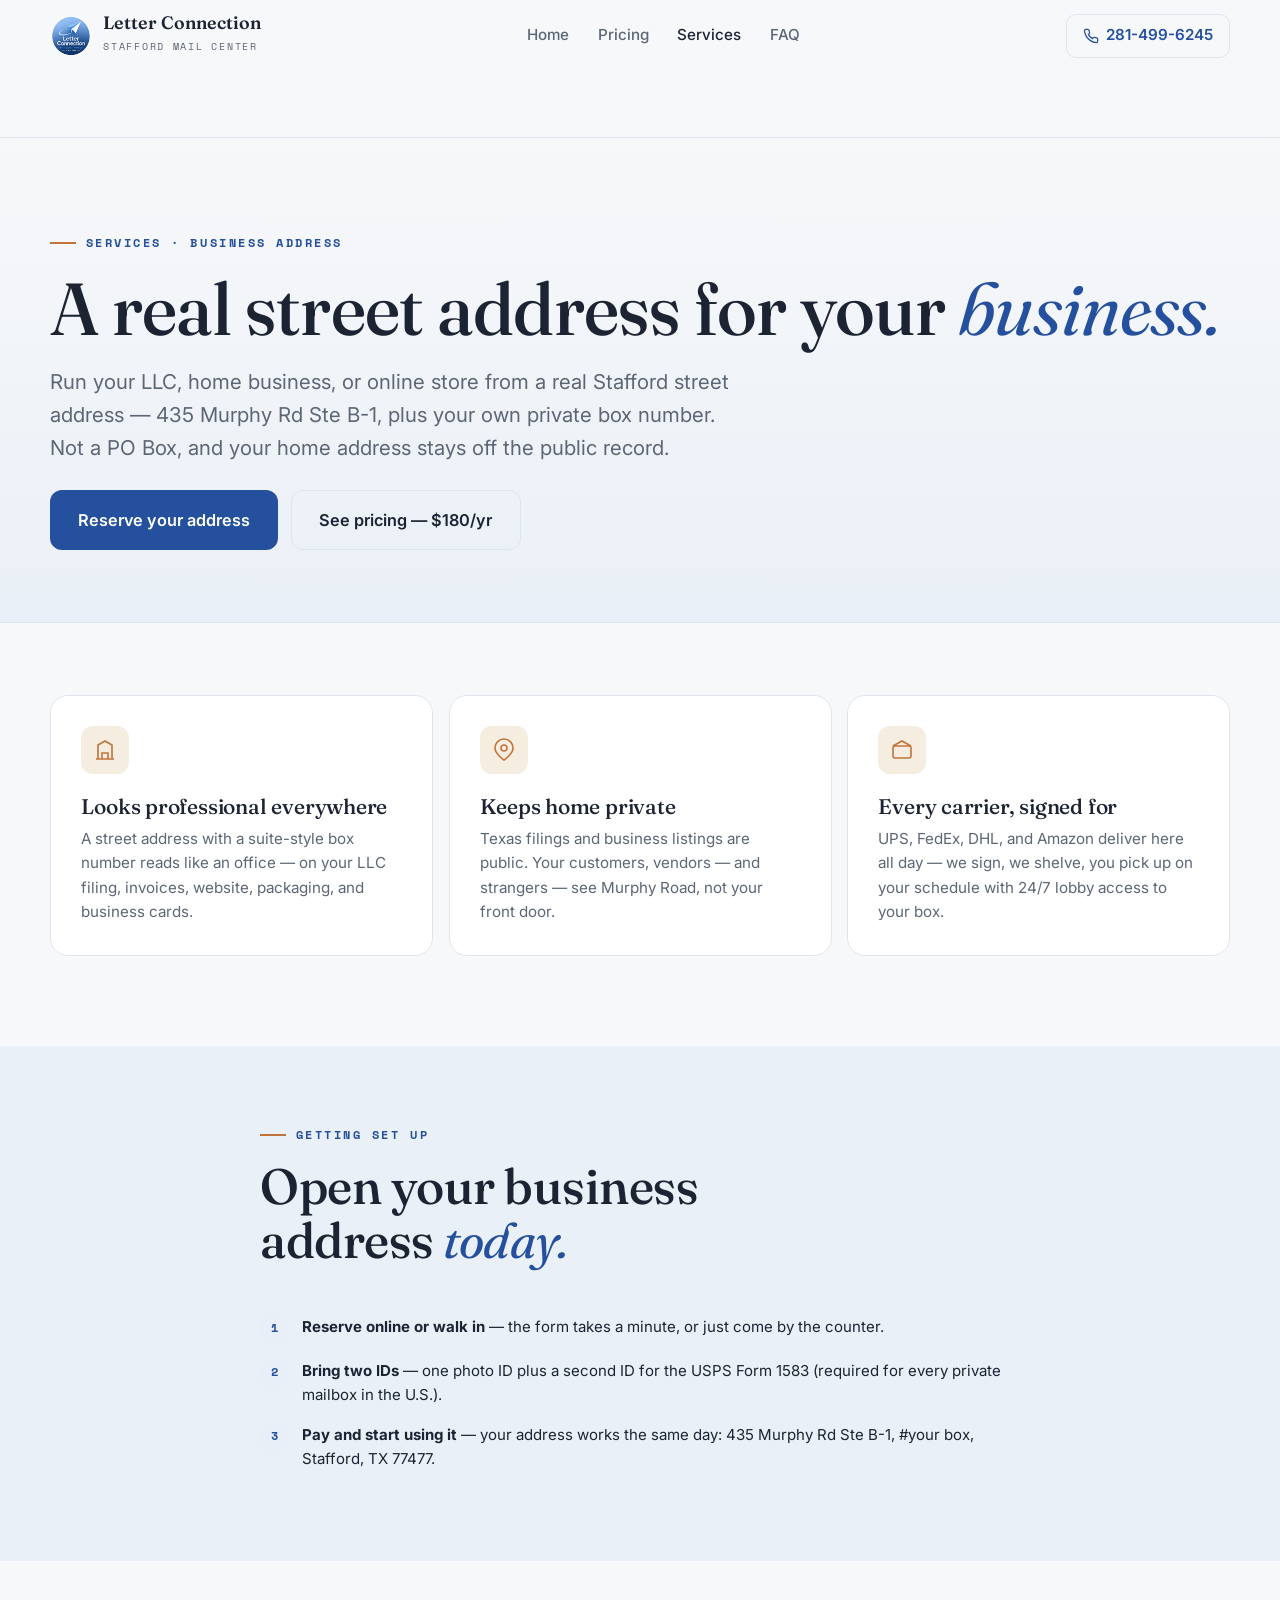
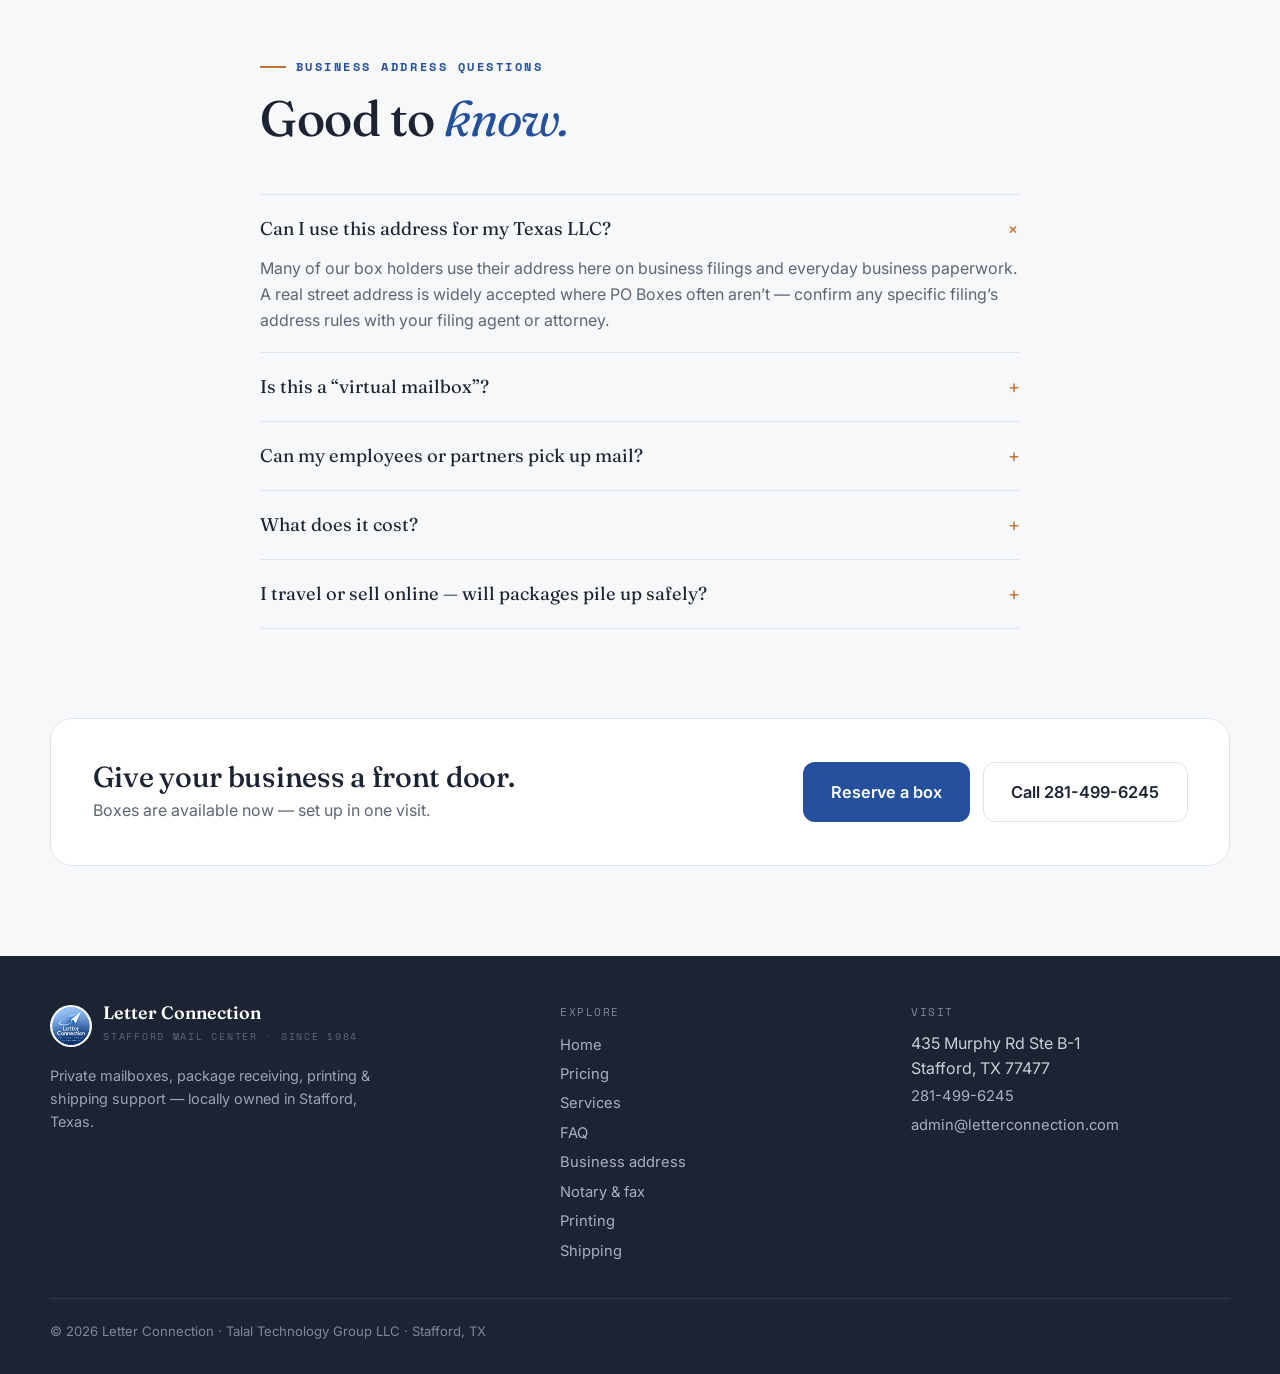
==== business-address.html @ aa0b6369 "SEO: business-address landing page, tax-transparency note, schema cleanup - New business-address.htm" ====
<!doctype html>
<html lang="en">
<head>
<meta charset="utf-8">
<meta name="viewport" content="width=device-width,initial-scale=1">
<title>Business Address &amp; Mailbox for LLCs in Stafford, TX | Letter Connection</title>
<meta name="description" content="Use a real Stafford, TX street address for your LLC, home business, or online store — not a PO Box. Private mailbox with 24/7 access and all-carrier package receiving, from $180/year.">
<link rel="canonical" href="https://letterconnection.com/business-address.html">
<link rel="icon" href="data:image/svg+xml,%3Csvg xmlns='http://www.w3.org/2000/svg' viewBox='0 0 48 48'%3E%3Crect width='48' height='48' rx='10' fill='%230F4C81'/%3E%3Cpath d='M12 25l24-9-9 20-4-9-11-2z' fill='%23fff'/%3E%3Cpath d='M23 27l13-11' stroke='%2399C6EB' stroke-width='2' fill='none'/%3E%3C/svg%3E">
<link rel="stylesheet" href="styles.css">
<link rel="stylesheet" href="anim.css">
</head>
<body>
<header class="site-head">
  <div class="wrap">
    <a class="brand" href="index.html" aria-label="Letter Connection home">
      <img class="brand-badge" src="assets/logo-badge-small.png" alt="Letter Connection logo">
      <span class="brand-txt"><strong>Letter Connection</strong><span>Stafford Mail Center</span></span>
    </a>
    <nav class="nav">
      <a href="index.html">Home</a>
      <a href="pricing.html">Pricing</a>
      <a href="services.html" aria-current="page">Services</a>
      <a href="faq.html">FAQ</a>
    </nav>
    <a class="head-cta" href="tel:+12814996245"><svg viewBox="0 0 24 24" width="16" height="16" fill="none" stroke="currentColor" stroke-width="1.9"><path d="M22 16.9v3a2 2 0 0 1-2.2 2 19.8 19.8 0 0 1-8.6-3 19.5 19.5 0 0 1-6-6 19.8 19.8 0 0 1-3-8.6A2 2 0 0 1 4.1 2h3a2 2 0 0 1 2 1.7c.1 1 .4 1.9.7 2.8a2 2 0 0 1-.5 2.1L8.1 9.9a16 16 0 0 0 6 6l1.3-1.3a2 2 0 0 1 2.1-.4c.9.3 1.8.6 2.8.7a2 2 0 0 1 1.7 2z"/></svg>281-499-6245</a>
    <button class="burger" aria-label="Menu" data-burger><svg viewBox="0 0 24 24" fill="none" stroke="currentColor" stroke-width="2"><path d="M3 6h18M3 12h18M3 18h18"/></svg></button>
  </div>
  <div class="wrap"><nav class="mnav" data-mnav><a href="index.html">Home</a><a href="pricing.html">Pricing</a><a href="services.html">Services</a><a href="faq.html">FAQ</a><a href="tel:+12814996245">Call 281-499-6245</a></nav></div>
</header>
<section class="page-head">
  <div class="wrap">
    <span class="eyebrow">Services &#183; Business address</span>
    <h1>A real street address for your <em>business.</em></h1>
    <p class="lead">Run your LLC, home business, or online store from a real Stafford street address &#8212; 435 Murphy Rd Ste B-1, plus your own private box number. Not a PO Box, and your home address stays off the public record.</p>
    <div class="hero-actions" style="margin-top:1.6rem">
      <a class="btn btn-primary btn-lg" href="index.html#reserve">Reserve your address</a>
      <a class="btn btn-ghost btn-lg" href="pricing.html">See pricing &#8212; $180/yr</a>
    </div>
  </div>
</section>

<section class="section" style="padding-top:clamp(40px,6vw,72px)">
  <div class="wrap">
    <div class="grid g3">
      <article class="card">
        <div class="ico"><svg viewBox="0 0 24 24" fill="none" stroke="currentColor"><path d="M3 21h18M5 21V7l7-4 7 4v14M9 21v-6h6v6"/></svg></div>
        <h3>Looks professional everywhere</h3><p>A street address with a suite-style box number reads like an office &#8212; on your LLC filing, invoices, website, packaging, and business cards.</p>
      </article>
      <article class="card">
        <div class="ico"><svg viewBox="0 0 24 24" fill="none" stroke="currentColor"><path d="M21 10c0 6-9 12-9 12s-9-6-9-12a9 9 0 0 1 18 0z"/><circle cx="12" cy="10" r="3"/></svg></div>
        <h3>Keeps home private</h3><p>Texas filings and business listings are public. Your customers, vendors &#8212; and strangers &#8212; see Murphy Road, not your front door.</p>
      </article>
      <article class="card">
        <div class="ico"><svg viewBox="0 0 24 24" fill="none" stroke="currentColor"><rect x="3" y="8" width="18" height="12" rx="2"/><path d="M3 8l9-5 9 5"/></svg></div>
        <h3>Every carrier, signed for</h3><p>UPS, FedEx, DHL, and Amazon deliver here all day &#8212; we sign, we shelve, you pick up on your schedule with 24/7 lobby access to your box.</p>
      </article>
    </div>
  </div>
</section>

<section class="section" style="background:var(--sand);padding-top:clamp(40px,6vw,72px)">
  <div class="wrap" style="max-width:760px">
    <div class="sec-head">
      <span class="eyebrow">Getting set up</span>
      <h2>Open your business address <em>today.</em></h2>
    </div>
    <ol class="steps">
      <li><span><b>Reserve online or walk in</b> &#8212; the form takes a minute, or just come by the counter.</span></li>
      <li><span><b>Bring two IDs</b> &#8212; one photo ID plus a second ID for the USPS Form 1583 (required for every private mailbox in the U.S.).</span></li>
      <li><span><b>Pay and start using it</b> &#8212; your address works the same day: 435 Murphy Rd Ste B-1, #your box, Stafford, TX 77477.</span></li>
    </ol>
  </div>
</section>

<section class="section">
  <div class="wrap" style="max-width:760px">
    <div class="sec-head">
      <span class="eyebrow">Business address questions</span>
      <h2>Good to <em>know.</em></h2>
    </div>
    <div class="faq">
      <details open><summary>Can I use this address for my Texas LLC?</summary><p>Many of our box holders use their address here on business filings and everyday business paperwork. A real street address is widely accepted where PO Boxes often aren&rsquo;t &#8212; confirm any specific filing&rsquo;s address rules with your filing agent or attorney.</p></details>
      <details><summary>Is this a &ldquo;virtual mailbox&rdquo;?</summary><p>It&rsquo;s better for local businesses: a physical box you can open 24/7, with a real person at the counter signing for your packages. No app subscription, no per-scan fees &#8212; just $180 a year, posted.</p></details>
      <details><summary>Can my employees or partners pick up mail?</summary><p>Yes &#8212; you can list authorized recipients on your account, and each one is covered by the same USPS Form 1583 process.</p></details>
      <details><summary>What does it cost?</summary><p>$180 per year (about $15/month) &#8212; same posted price for personal or business &#8212; plus a one-time $25 setup &amp; key fee. Shorter terms are available; see <a href="pricing.html" style="color:var(--navy)">pricing</a>.</p></details>
      <details><summary>I travel or sell online &#8212; will packages pile up safely?</summary><p>That&rsquo;s the point. Everything is received, signed for, and held inside &#8212; no porch, no theft, no missed-delivery slips. Come collect whenever suits you.</p></details>
    </div>
  </div>
</section>

<section class="section" style="padding-top:0">
  <div class="wrap">
    <div class="cta-band">
      <div>
        <h2 style="margin:0 0 .4rem;font-size:1.8rem">Give your business a front door.</h2>
        <p style="margin:0;color:var(--muted)">Boxes are available now &#8212; set up in one visit.</p>
      </div>
      <div class="hero-actions">
        <a class="btn btn-primary btn-lg" href="index.html#reserve">Reserve a box</a>
        <a class="btn btn-ghost btn-lg" href="tel:+12814996245">Call 281-499-6245</a>
      </div>
    </div>
  </div>
</section><footer class="site-foot">
  <div class="wrap">
    <div>
      <div class="brand" style="margin-bottom:1rem">
        <img class="brand-badge" src="assets/logo-badge-small.png" alt="Letter Connection logo">
        <span class="brand-txt"><strong>Letter Connection</strong><span>Stafford Mail Center &#183; Since 1984</span></span>
      </div>
      <p style="max-width:22rem;font-size:.9rem;color:#9AA4B2">Private mailboxes, package receiving, printing &amp; shipping support &#8212; locally owned in Stafford, Texas.</p>
    </div>
    <div><div class="foot-h">Explore</div><a href="index.html">Home</a><br><a href="pricing.html">Pricing</a><br><a href="services.html">Services</a><br><a href="faq.html">FAQ</a><br><a href="business-address.html">Business address</a><br><a href="notary.html">Notary &amp; fax</a><br><a href="printing.html">Printing</a><br><a href="shipping.html">Shipping</a></div>
    <div><div class="foot-h">Visit</div>435 Murphy Rd Ste B-1<br>Stafford, TX 77477<br><a href="tel:+12814996245">281-499-6245</a><br><a href="mailto:admin@letterconnection.com">admin@letterconnection.com</a></div>
  </div>
  <div class="wrap foot-bottom">&#169; <span id="yr"></span> Letter Connection &#183; Talal Technology Group LLC &#183; Stafford, TX</div>
</footer>

<nav class="mobar" aria-label="Quick actions">
  <a href="tel:+12814996245"><svg viewBox="0 0 24 24" fill="none" stroke="currentColor" stroke-width="1.9"><path d="M22 16.9v3a2 2 0 0 1-2.2 2 19.8 19.8 0 0 1-8.6-3 19.5 19.5 0 0 1-6-6 19.8 19.8 0 0 1-3-8.6A2 2 0 0 1 4.1 2h3a2 2 0 0 1 2 1.7c.1 1 .4 1.9.7 2.8a2 2 0 0 1-.5 2.1L8.1 9.9a16 16 0 0 0 6 6l1.3-1.3a2 2 0 0 1 2.1-.4c.9.3 1.8.6 2.8.7a2 2 0 0 1 1.7 2z"/></svg>Call</a>
  <a class="pri" href="index.html#reserve"><svg viewBox="0 0 24 24" fill="none" stroke="currentColor" stroke-width="1.9"><rect x="3" y="5" width="18" height="14" rx="2"/><path d="m3 7 9 6 9-6"/></svg>Reserve</a>
  <a href="https://www.google.com/maps/search/?api=1&query=435+Murphy+Rd+Ste+B-1+Stafford+TX+77477" target="_blank" rel="noopener"><svg viewBox="0 0 24 24" fill="none" stroke="currentColor" stroke-width="1.9"><path d="M21 10c0 6-9 12-9 12s-9-6-9-12a9 9 0 0 1 18 0z"/><circle cx="12" cy="10" r="3"/></svg>Directions</a>
</nav>
<script src="app.js"></script>
<script src="anim.js"></script>
</body>
</html>
---- styles.css ----
/* Letter Connection — warm editorial design system */
@import url('https://fonts.googleapis.com/css2?family=Fraunces:ital,opsz,wght@0,9..144,400..600;1,9..144,400..500&family=Inter:wght@400;500;600;700&family=Space+Mono:wght@400;700&display=swap');

:root{
  /* palette derived from the Letter Connection logo blues + one warm accent */
  --bone:#F7F8FA; --paper:#FFFFFF; --sand:#EAF0F7;
  --ink:#1C2433; --muted:#5C6675; --faint:#939FAF; --line:#DFE5EC;
  --navy:#24509E; --navy-ink:#183C7C; --navy-soft:#E8EFF9; --sky:#8FB4E6;
  --terra:#C1743A; --terra-soft:#F6EDE1;
  --shadow:0 24px 60px -30px rgba(20,35,60,.35);
  --sans:'Inter',-apple-system,BlinkMacSystemFont,'Segoe UI',sans-serif;
  --serif:'Fraunces',Georgia,'Times New Roman',serif;
  --mono:'Space Mono',ui-monospace,'SF Mono',Menlo,monospace;
}
*{margin:0;padding:0;box-sizing:border-box}
html{scroll-behavior:smooth;-webkit-text-size-adjust:100%;scroll-padding-top:84px}
body{font-family:var(--sans);background:var(--bone);color:var(--ink);line-height:1.6;font-size:16px;-webkit-font-smoothing:antialiased}
img,svg{display:block;max-width:100%}
a{color:inherit;text-decoration:none}

.wrap{width:min(1180px,calc(100% - 40px));margin-inline:auto}
.eyebrow{font-family:var(--mono);font-size:.72rem;font-weight:700;letter-spacing:.22em;text-transform:uppercase;color:var(--navy);display:inline-flex;align-items:center;gap:.6rem}
.eyebrow::before{content:"";width:26px;height:2px;background:var(--terra)}
h1,h2,h3{font-family:var(--serif);font-weight:500;line-height:1.05;letter-spacing:-.01em;color:var(--ink)}
h1{font-size:clamp(2.6rem,6vw,4.6rem)}
h1 em,h2 em{font-style:italic;font-weight:400;color:var(--navy)}
h2{font-size:clamp(2rem,4vw,3.1rem);line-height:1.08}
h3{font-size:1.32rem;line-height:1.2}
.lead{font-size:clamp(1.05rem,1.6vw,1.28rem);color:var(--muted);line-height:1.6;max-width:34em}
.section{padding:clamp(56px,7vw,96px) 0}
.center{text-align:center}
.divider{border:0;border-top:1px solid var(--line)}

/* buttons */
.btn{display:inline-flex;align-items:center;justify-content:center;gap:.5rem;font-family:var(--sans);font-weight:600;font-size:.98rem;padding:.85rem 1.5rem;border-radius:12px;border:1.5px solid transparent;cursor:pointer;transition:.2s ease;white-space:nowrap}
.btn-primary{background:var(--navy);color:#fff}
.btn-primary:hover{background:var(--navy-ink);transform:translateY(-1px)}
.btn-ghost{background:transparent;border-color:var(--line);color:var(--ink)}
.btn-ghost:hover{border-color:var(--ink)}
.btn svg{width:18px;height:18px}
.btn-lg{padding:1rem 1.7rem;font-size:1.02rem}

/* header */
.site-head{position:sticky;top:0;z-index:60;background:rgba(247,248,250,.82);backdrop-filter:blur(14px);border-bottom:1px solid var(--line);transition:box-shadow .35s ease}
.site-head.scrolled{box-shadow:0 10px 34px -20px rgba(20,35,60,.35)}
.site-head .wrap{transition:min-height .3s ease}
.site-head.scrolled .wrap{min-height:56px;padding:.45rem 0}
.site-head .wrap{display:flex;align-items:center;justify-content:space-between;gap:1.5rem;padding:.85rem 0;min-height:66px}
.brand{display:flex;align-items:center;gap:.7rem}
.brand-badge{width:42px;height:42px;flex:none;border-radius:50%}
.brand-txt strong{font-family:var(--serif);font-weight:600;font-size:1.12rem;display:block;line-height:1;white-space:nowrap}
.brand-txt span{font-family:var(--mono);font-size:.6rem;letter-spacing:.18em;text-transform:uppercase;color:var(--muted)}
.nav{display:flex;align-items:center;gap:1.8rem}
.nav a{font-size:.95rem;font-weight:500;color:var(--muted);transition:color .2s}
.nav a:hover,.nav a[aria-current]{color:var(--ink)}
.head-cta{display:inline-flex;align-items:center;gap:.45rem;font-weight:600;font-size:.95rem;color:var(--navy);border:1.5px solid var(--line);padding:.55rem 1rem;border-radius:10px;transition:.2s}
.head-cta:hover{border-color:var(--navy);background:var(--navy-soft)}
.burger{display:none;background:none;border:0;cursor:pointer;padding:.4rem}

/* hero */
.hero{position:relative;overflow:hidden;background:linear-gradient(180deg,var(--bone),var(--sand))}
.hero .wrap{position:relative;z-index:1}
.flight{position:absolute;inset:0;pointer-events:none;z-index:0}
.flight svg{width:100%;height:100%}
.flight-line{stroke:var(--sky);stroke-width:1.6;stroke-dasharray:3 10;fill:none;opacity:.45}
.flight-plane path{fill:var(--navy);opacity:.4}
.hero .wrap{display:grid;grid-template-columns:1.1fr .9fr;gap:clamp(32px,5vw,72px);align-items:center;padding:clamp(56px,8vw,104px) 0}
.hero h1{margin:1.1rem 0 1.3rem}
.hero .lead{margin-bottom:2rem}
.hero-actions{display:flex;flex-wrap:wrap;gap:.8rem}
.hero-note{margin-top:1.4rem;font-size:.86rem;color:var(--faint);display:flex;align-items:center;gap:.5rem}
.hero-card{background:var(--paper);border:1px solid var(--line);border-radius:22px;padding:2rem;box-shadow:var(--shadow)}
.hero-card .tag{font-family:var(--mono);font-size:.66rem;letter-spacing:.2em;text-transform:uppercase;color:var(--terra);margin-bottom:1rem}
.hero-card .addr{font-family:var(--serif);font-size:1.3rem;line-height:1.5;color:var(--ink)}
.hero-card .addr b{font-weight:600}
.hero-card .fine{margin-top:1.2rem;padding-top:1.2rem;border-top:1px solid var(--line);font-size:.82rem;color:var(--muted)}
.hero-badges{display:flex;flex-wrap:wrap;gap:.5rem;margin-top:1.5rem}
.pill{display:inline-flex;align-items:center;gap:.45rem;background:var(--paper);border:1px solid var(--line);border-radius:999px;padding:.45rem .9rem;font-size:.82rem;font-weight:500;color:var(--ink)}
.pill svg{width:15px;height:15px;color:var(--terra)}

/* stats bar */
.stats{border-top:1px solid var(--line);border-bottom:1px solid var(--line);background:var(--paper)}
.stats .wrap{display:grid;grid-template-columns:repeat(4,1fr)}
.stat{padding:1.8rem 1rem;text-align:center}
.stat+.stat{border-left:1px solid var(--line)}
.stat b{font-family:var(--serif);font-size:1.9rem;font-weight:600;color:var(--navy);display:block;line-height:1}
.stat b small{font-size:1.05rem;font-weight:400}
.stat span{font-family:var(--mono);font-size:.66rem;letter-spacing:.14em;text-transform:uppercase;color:var(--muted);margin-top:.5rem;display:block}

/* carrier ticker */
.ticker{overflow:hidden;background:var(--paper);border-bottom:1px solid var(--line);padding:.75rem 0}
.ticker-track{display:flex;width:max-content;white-space:nowrap;font-family:var(--mono);font-size:.7rem;letter-spacing:.2em;text-transform:uppercase;color:var(--faint)}
.ticker-track b{color:var(--navy);font-weight:700}
.ticker-track > span{padding-right:2.4rem}

/* section heading */
.sec-head{max-width:36rem;margin-bottom:3rem}
.sec-head.center{margin-inline:auto;text-align:center}
.sec-head .eyebrow{margin-bottom:1rem}
.sec-head h2{margin-bottom:.9rem}
.sec-head p{color:var(--muted);font-size:1.05rem}

/* services / feature grid with icons */
.grid{display:grid;gap:16px}
.g3{grid-template-columns:repeat(3,1fr)}
.g2{grid-template-columns:repeat(2,1fr)}
.card{background:var(--paper);border:1px solid var(--line);border-radius:18px;padding:1.9rem;transition:.25s ease}
.card:hover{border-color:#c6d0dd;transform:translateY(-3px);box-shadow:0 20px 44px -26px rgba(20,35,60,.3)}
.ico{width:48px;height:48px;border-radius:12px;display:grid;place-items:center;background:var(--terra-soft);color:var(--terra);margin-bottom:1.2rem}
.ico svg{width:24px;height:24px;stroke-width:1.6}
.card h3{margin-bottom:.5rem}
.card p{color:var(--muted);font-size:.95rem}
.card .note{margin-top:.8rem;font-family:var(--mono);font-size:.66rem;letter-spacing:.08em;text-transform:uppercase;color:var(--faint)}
.card-more{margin-top:1rem;display:inline-block;font-weight:600;font-size:.88rem;color:var(--navy)}
.card-more:hover{color:var(--navy-ink)}

/* numbered steps */
.steps{list-style:none;display:grid;gap:1rem;counter-reset:s;padding:0}
.steps li{display:flex;gap:.85rem;align-items:flex-start;font-size:.94rem}
.steps li::before{counter-increment:s;content:counter(s);flex:none;width:28px;height:28px;border-radius:50%;background:var(--navy-soft);color:var(--navy);display:grid;place-items:center;font-family:var(--mono);font-size:.74rem;font-weight:700}
.reserve-info .steps li{color:#eaf1f8}
.reserve-info .steps li::before{background:rgba(255,255,255,.16);color:#fff}

/* availability badge */
.avail{display:inline-flex;align-items:center;gap:.55rem;font-family:var(--mono);font-size:.68rem;letter-spacing:.16em;text-transform:uppercase;color:#9FE3BC;margin-top:.9rem}
.avail i{width:8px;height:8px;border-radius:50%;background:#4ADE80;animation:lc-blink 2.4s ease infinite}
@keyframes lc-blink{50%{opacity:.35}}

/* pricing */
.price-wrap{display:grid;grid-template-columns:1.1fr .9fr;gap:20px;align-items:stretch}
.price-card{background:var(--navy);color:#fff;border-radius:22px;padding:2.4rem;position:relative;overflow:hidden}
.price-card .eyebrow{color:var(--sky)}
.price-card .eyebrow::before{background:var(--sky)}
.price-big{font-family:var(--serif);font-size:4rem;font-weight:600;line-height:1;margin:.6rem 0}
.price-big small{font-size:1.1rem;font-weight:400;opacity:.8}
.price-sub{color:#cfe0f0;margin-bottom:1.6rem}
.price-list{list-style:none;display:grid;gap:.7rem;margin-bottom:1.8rem}
.price-list li{display:flex;gap:.6rem;align-items:flex-start;font-size:.95rem;color:#eaf1f8}
.price-list svg{width:18px;height:18px;color:var(--sky);flex:none;margin-top:2px}
.terms{background:var(--paper);border:1px solid var(--line);border-radius:22px;padding:2rem;display:flex;flex-direction:column}
.terms h3{margin-bottom:1.2rem}
.term-row{display:flex;justify-content:space-between;align-items:baseline;padding:.85rem 0;border-top:1px solid var(--line)}
.term-row > span:first-child{white-space:nowrap}
.term-row .amt{white-space:nowrap}
.term-row:first-of-type{border-top:0}
.term-row .amt{font-family:var(--serif);font-weight:600;font-size:1.15rem;color:var(--navy)}
.term-row .mo{font-family:var(--mono);font-size:.72rem;color:var(--faint);margin-left:.5rem}
.term-note{margin-top:auto;padding-top:1.2rem;font-size:.84rem;color:var(--muted);line-height:1.5}

/* reviews band + testimonials */
.rband{background:var(--paper);border:1px solid var(--line);border-radius:18px;padding:1.4rem 1.8rem;display:flex;flex-wrap:wrap;align-items:center;justify-content:space-between;gap:1rem}
.rband .g{display:flex;align-items:center;gap:.8rem}
.rband .stars{color:#E8A33D;letter-spacing:2px}
.rband .glabel{font-family:var(--mono);font-size:.72rem;letter-spacing:.14em;text-transform:uppercase;color:var(--muted)}
.rband .acts{display:flex;gap:.7rem;flex-wrap:wrap}
.tgrid{display:grid;grid-template-columns:repeat(4,1fr);gap:16px}
.tcard{background:var(--paper);border:1px solid var(--line);border-radius:18px;padding:1.6rem;display:flex;flex-direction:column}
.tcard .stars{color:#E8A33D;letter-spacing:2px;font-size:.9rem;margin-bottom:.8rem}
.tcard blockquote{font-size:.95rem;color:var(--ink);line-height:1.55;flex:1}
.tcard .who{margin-top:1.1rem;padding-top:.9rem;border-top:1px solid var(--line);font-size:.82rem}
.tcard .who b{font-weight:600}
.tcard .who span{color:var(--faint);font-family:var(--mono);font-size:.68rem}

/* testimonial spotlight */
.tspot{background:var(--paper);border:1px solid var(--line);border-radius:22px;padding:clamp(2rem,4vw,3rem);max-width:880px;margin-inline:auto}
.tspot-stage{display:grid}
.tslide{grid-area:1/1;opacity:0;visibility:hidden;transition:opacity .3s ease,visibility .3s}
.tslide.is-active{opacity:1;visibility:visible}
.tslide.is-active blockquote{animation:lc-slidein .5s cubic-bezier(.22,1,.36,1) both}
.tslide.is-active .stars{animation:lc-slidein .4s cubic-bezier(.22,1,.36,1) both}
.tslide.is-active figcaption{animation:lc-slidein .45s cubic-bezier(.22,1,.36,1) .1s both}
@keyframes lc-slidein{from{opacity:0;transform:translateX(34px)}to{opacity:1;transform:none}}
.tslide .stars{color:#E8A33D;letter-spacing:3px;margin-bottom:1rem}
.tslide blockquote{font-family:var(--serif);font-size:clamp(1.25rem,2.3vw,1.7rem);line-height:1.45;color:var(--ink)}
.tslide figcaption{margin-top:1.4rem;font-size:.9rem}
.tslide figcaption b{font-weight:600}
.tslide figcaption span{color:var(--faint);font-family:var(--mono);font-size:.72rem}
.tspot-nav{display:flex;gap:.55rem;justify-content:center;margin-top:1.6rem}
.tspot-nav button{width:9px;height:9px;border-radius:50%;border:0;padding:0;background:var(--line);cursor:pointer;transition:.25s ease}
.tspot-nav button.is-active{background:var(--navy);transform:scale(1.25)}

/* form */
.reserve{background:var(--navy);color:#fff;border-radius:26px;overflow:hidden;display:grid;grid-template-columns:.9fr 1.1fr}
.reserve-info{padding:clamp(2rem,4vw,3.2rem)}
.reserve-info .eyebrow{color:var(--sky)}.reserve-info .eyebrow::before{background:var(--sky)}
.reserve-info h2{color:#fff;margin:1rem 0}
.reserve-info p{color:#cfe0f0;margin-bottom:1.4rem}
.reserve-info ul{list-style:none;display:grid;gap:.7rem}
.reserve-info li{display:flex;gap:.6rem;font-size:.92rem;color:#eaf1f8}
.reserve-info li svg{width:18px;height:18px;color:var(--sky);flex:none;margin-top:2px}
.reserve-form{position:relative;background:var(--paper);color:var(--ink);padding:clamp(2rem,4vw,3.2rem);display:grid;gap:1rem;align-content:start}
.field{display:grid;gap:.35rem}
.field label{font-size:.82rem;font-weight:600}
.field input,.field select,.field textarea{font:inherit;padding:.7rem .85rem;border:1.5px solid var(--line);border-radius:10px;background:var(--bone)}
.field input:focus,.field select:focus,.field textarea:focus{outline:2px solid var(--navy);outline-offset:1px}
.row2{display:grid;grid-template-columns:1fr 1fr;gap:1rem}
.radio-row{display:flex;gap:1.2rem;align-items:center;font-size:.9rem}
.radio-row label{display:inline-flex;align-items:center;gap:.4rem;white-space:nowrap}
.hp{position:absolute;left:-9999px}
.form-status{font-weight:600;min-height:1.2em}
.form-status.ok{color:#1f7a4d;background:#E9F7EF;border:1px solid #C4E8D2;padding:.85rem 1rem;border-radius:10px}
.form-status.err{color:#b3261e;background:#FBEDEC;border:1px solid #F0CCC9;padding:.85rem 1rem;border-radius:10px}
.fine{font-size:.78rem;color:var(--faint)}

/* page head (subpages) */
.page-head{background:linear-gradient(180deg,var(--bone),var(--sand));border-bottom:1px solid var(--line);padding:clamp(48px,7vw,88px) 0 clamp(40px,6vw,72px)}
.page-head .eyebrow{margin-bottom:1.1rem}
.page-head h1{margin-bottom:1.2rem}

/* cta band */
.cta-band{background:var(--paper);border:1px solid var(--line);border-radius:22px;padding:clamp(1.8rem,4vw,2.6rem);display:flex;flex-wrap:wrap;align-items:center;justify-content:space-between;gap:1.4rem}

/* comparison */
.compare-wrap{overflow-x:auto}
.compare{width:100%;border-collapse:collapse;background:var(--paper);border:1px solid var(--line);border-radius:16px;overflow:hidden}
.compare th,.compare td{padding:1rem 1.1rem;text-align:left;border-top:1px solid var(--line);font-size:.92rem}
.compare thead th{background:var(--navy);color:#fff;font-family:var(--mono);font-size:.7rem;letter-spacing:.1em;text-transform:uppercase;border:0}
.compare td:first-child,.compare th:first-child{font-weight:600}
.compare .yes{color:var(--navy);font-weight:600}

/* faq */
.faq details{border-top:1px solid var(--line);padding:1.2rem 0}
.faq details:last-child{border-bottom:1px solid var(--line)}
.faq summary{font-family:var(--serif);font-size:1.15rem;cursor:pointer;list-style:none;display:flex;justify-content:space-between;gap:1rem}
.faq summary::-webkit-details-marker{display:none}
.faq summary::after{content:"+";color:var(--terra);font-family:var(--sans)}
.faq details[open] summary::after{content:"–"}
.faq p{color:var(--muted);margin-top:.8rem;max-width:52em}

/* visit */
.map-card{border:1px solid var(--line);border-radius:22px;overflow:hidden;min-height:220px;background:var(--sand);position:relative}
.map-fallback{position:absolute;inset:0;display:grid;place-content:center;background:repeating-linear-gradient(45deg,var(--sand) 0 14px,#F0F4FA 14px 28px)}
.map-fallback p{font-family:var(--mono);font-size:.7rem;letter-spacing:.14em;text-transform:uppercase;color:var(--muted)}
.map-card iframe{position:absolute;inset:0;width:100%;height:100%;border:0;display:block;filter:grayscale(.15) saturate(.9);opacity:0;transition:opacity .3s ease}
.map-card iframe.loaded{opacity:1}
.visit-grid{display:grid;grid-template-columns:1.2fr .8fr;grid-template-rows:auto 1fr;gap:20px}
.visit-grid .visit-card{grid-row:1/3}
.visit-card{background:var(--navy);color:#fff;border-radius:22px;padding:clamp(2rem,4vw,3rem)}
.visit-card h2{color:#fff;font-size:2rem;margin:.6rem 0 1rem}
.visit-card p{color:#cfe0f0;margin-bottom:1.6rem}
.hours{background:var(--paper);border:1px solid var(--line);border-radius:22px;padding:2rem}
.hours dl{display:grid;gap:.9rem}
.hours dt{font-family:var(--mono);font-size:.66rem;letter-spacing:.12em;text-transform:uppercase;color:var(--muted)}
.hours dd{font-weight:500;margin-top:.15rem}

/* footer */
.site-foot{background:var(--ink);color:#C7CFDA;padding:3rem 0 2rem}
.site-foot .wrap{display:grid;grid-template-columns:1.5fr 1fr 1fr;gap:2rem}
.site-foot .brand-txt strong{color:#fff}
.site-foot a{color:#A7B1BF;font-size:.92rem;line-height:2}
.site-foot a:hover{color:#fff}
.foot-h{font-family:var(--mono);font-size:.66rem;letter-spacing:.14em;text-transform:uppercase;color:#7E8896;margin-bottom:.6rem}
.site-foot .wrap.foot-bottom{display:block;border-top:1px solid #303947;margin-top:2rem;padding-top:1.4rem;font-size:.82rem;color:#7E8896}

/* mobile bar */
.mobar{display:none;position:fixed;bottom:0;left:0;right:0;z-index:70;background:var(--navy);grid-template-columns:repeat(3,1fr)}
.mobar a{display:grid;justify-items:center;gap:2px;padding:.6rem;color:#eaf1f8;font-size:.72rem;font-weight:600}
.mobar a+a{border-left:1px solid rgba(255,255,255,.15)}
.mobar a.pri{background:var(--sky);color:var(--navy-ink)}
.mobar svg{width:18px;height:18px}

@media(max-width:900px){
  .nav,.head-cta{display:none}
  .burger{display:block}
  .hero .wrap,.price-wrap,.reserve,.visit-grid,.site-foot .wrap{grid-template-columns:1fr}
  .visit-grid{grid-template-rows:none}
  .visit-grid .visit-card{grid-row:auto}
  .map-card{height:260px}
  .g3{grid-template-columns:1fr 1fr}
  .tgrid{grid-template-columns:1fr 1fr}
  .stats .wrap{grid-template-columns:1fr 1fr}
  .stat:nth-child(3){border-left:0}.stat:nth-child(n+3){border-top:1px solid var(--line)}
  .reserve-info{order:2}
  .mobar{display:grid}
  body{padding-bottom:60px}
}
@media(max-width:560px){
  .g3,.g2,.tgrid,.row2{grid-template-columns:1fr}
  .rband{flex-direction:column;align-items:flex-start}
  .compare{min-width:520px}
}
/* mobile dropdown nav */
.mnav{display:none;flex-direction:column;padding:.5rem 0 1rem;border-top:1px solid var(--line)}
.mnav a{padding:.7rem 0;font-weight:500;color:var(--ink)}
.mnav.open{display:flex}
.burger svg{width:26px;height:26px}

@media(prefers-reduced-motion:reduce){*{transition:none!important;scroll-behavior:auto}}
---- anim.css ----
/* Letter Connection — animation layer (style: Lively)
   No-JS or reduced-motion: nothing here hides content. */

html[data-anim]{
  --rise:14px; --adur:.7s; --aease:cubic-bezier(.22,1,.36,1);
}
html[data-anim="calm"]{ --rise:0px; --adur:.9s; }
html[data-anim="lively"]{ --rise:28px; --adur:.85s; }

/* scroll / load reveals */
html[data-anim] [data-reveal]{
  opacity:0;
  transform:translateY(var(--rise));
  transition:opacity var(--adur) ease, transform var(--adur) var(--aease);
  transition-delay:var(--d,0s);
  will-change:opacity,transform;
}
html[data-anim] [data-reveal].in{ opacity:1; transform:none; }

/* hero headline word stagger (lively only) */
html[data-anim="lively"] h1 .aw{
  display:inline-block; opacity:0; transform:translateY(.55em) rotate(1.5deg);
  transition:opacity .55s ease, transform .7s var(--aease);
  transition-delay:var(--d,0s);
}
html[data-anim="lively"] h1.in .aw{ opacity:1; transform:none; }

/* eyebrow tick draws in */
html[data-anim] .eyebrow::before{ transform-origin:left center; }
html[data-anim] [data-reveal].in .eyebrow::before,
html[data-anim] .eyebrow[data-reveal].in::before{
  animation:lc-draw .7s var(--aease) both;
  animation-delay:calc(var(--d,0s) + .15s);
}
@keyframes lc-draw{ from{ transform:scaleX(0); } to{ transform:scaleX(1); } }

/* service icons pop in (lively) */
html[data-anim="lively"] .card.in .ico{
  animation:lc-pop .55s var(--aease) both;
  animation-delay:calc(var(--d,0s) + .25s);
}
@keyframes lc-pop{ 0%{ transform:scale(.4); opacity:0; } 70%{ transform:scale(1.08); } 100%{ transform:scale(1); opacity:1; } }

/* hero address card floats gently (lively) */
html[data-anim="lively"] .hero-card.in{ animation:lc-float 6s ease-in-out 1.4s infinite; }
@keyframes lc-float{ 0%,100%{ transform:translateY(0); } 50%{ transform:translateY(-8px); } }

/* logo hover */
html[data-anim] .brand-badge{ transition:transform .35s var(--aease); }
html[data-anim] .brand:hover .brand-badge{ transform:rotate(-8deg) scale(1.08); }

/* hover polish (balanced + lively) */
html[data-anim] .ico{ transition:transform .25s var(--aease); }
html[data-anim="balanced"] .card:hover .ico,
html[data-anim="lively"] .card:hover .ico{ transform:scale(1.1) rotate(-4deg); }
html[data-anim] .btn:active{ transform:translateY(0) scale(.97); }
html[data-anim="balanced"] .btn-primary:hover,
html[data-anim="lively"] .btn-primary:hover{ box-shadow:0 12px 26px -12px rgba(36,80,158,.55); }
html[data-anim] .pill{ transition:transform .2s ease, border-color .2s ease; }
html[data-anim="lively"] .pill:hover{ transform:translateY(-2px); border-color:var(--terra); }

/* price card sheen — sweeps once on reveal, again on hover (lively) */
html[data-anim="lively"] .price-card::after{
  content:""; position:absolute; inset:0; pointer-events:none;
  background:linear-gradient(115deg,transparent 30%,rgba(255,255,255,.16) 46%,transparent 60%);
  transform:translateX(-120%);
}
html[data-anim="lively"] .price-card.in::after{ animation:lc-sheen 1.5s ease .7s 1; }
html[data-anim="lively"] .price-card:hover::after{ animation:lc-sheen .9s ease 1; }
@keyframes lc-sheen{ from{ transform:translateX(-120%); } to{ transform:translateX(120%); } }

/* best-value term row */
html[data-anim] .term-row.best{
  background:var(--terra-soft); border-radius:10px;
  padding-left:.8rem; padding-right:.8rem; margin-inline:-.8rem;
}
html[data-anim="lively"] .term-row.best.in-view{ animation:lc-pulse 1.6s ease 2 .6s; }
@keyframes lc-pulse{ 50%{ box-shadow:0 0 0 5px rgba(193,116,58,.18); } }

/* testimonial spotlight rotation */
html[data-anim] .tcard{ transition:transform .45s var(--aease), border-color .45s ease, box-shadow .45s ease; }
html[data-anim] .tcard.spot{
  transform:translateY(-5px);
  border-color:var(--navy);
  box-shadow:0 22px 44px -26px rgba(36,80,158,.4);
}

/* FAQ open animation */
html[data-anim] .faq summary::after{ transition:transform .25s ease; display:inline-block; }
html[data-anim] .faq details[open] summary::after{ transform:rotate(45deg); content:"+"; }
html[data-anim] .faq details[open] p{ animation:lc-fadeup .35s ease both; }
@keyframes lc-fadeup{ from{ opacity:0; transform:translateY(-6px);} to{ opacity:1; transform:none;} }

/* ambient motion: pause in calm */
html[data-anim="calm"] .flight-plane{ display:none; }
html[data-anim] .flight-line{ stroke-dashoffset:0; }

/* carrier ticker scroll */
html[data-anim] .ticker-track{ animation:lc-ticker 46s linear infinite; }
html[data-anim] .ticker:hover .ticker-track{ animation-play-state:paused; }
html[data-anim="calm"] .ticker-track{ animation:none; }
@keyframes lc-ticker{ from{ transform:translateX(0); } to{ transform:translateX(-33.3333%); } }

/* postmark ring stamps in around "Since 1984" */
html[data-anim] .stat.postmark{ position:relative; }
html[data-anim] .stat.postmark::before{
  content:""; position:absolute; left:50%; top:50%;
  width:112px; height:112px; margin:-56px 0 0 -56px;
  border:2px dashed rgba(193,116,58,.5); border-radius:50%;
  transform:rotate(-10deg); opacity:0; pointer-events:none;
}
html[data-anim] .stat.postmark.in::before{ animation:lc-stamp .45s cubic-bezier(.2,1.4,.4,1) .7s both; }
@keyframes lc-stamp{ 0%{ opacity:0; transform:rotate(-24deg) scale(1.7); } 60%{ opacity:1; transform:rotate(-8deg) scale(.96); } 100%{ opacity:1; transform:rotate(-10deg) scale(1); } }

/* envelope seals & flies off on form send */
.env-fly{ position:absolute; inset:0; display:grid; place-items:center; pointer-events:none; z-index:5; }
.env{ position:relative; width:116px; height:78px; animation:lc-envfly 1.5s cubic-bezier(.5,-.2,.8,.6) .75s both; }
.env-body{ position:absolute; inset:0; background:var(--navy); border-radius:9px; box-shadow:0 18px 40px -18px rgba(20,35,60,.5); }
.env-body::after{ content:""; position:absolute; inset:0; border-radius:9px; background:linear-gradient(200deg,rgba(255,255,255,.16),transparent 55%); }
.env-letter{ position:absolute; left:10px; right:10px; top:-16px; height:44px; background:#fff; border:1px solid var(--line); border-radius:4px; animation:lc-letter .45s ease both; }
.env-flap{ position:absolute; left:0; right:0; top:0; height:42px; background:var(--navy-ink); border-radius:9px 9px 0 0; clip-path:polygon(0 0,100% 0,50% 100%); transform-origin:top center; transform:rotateX(180deg); animation:lc-flap .4s ease .45s both; }
@keyframes lc-letter{ from{ transform:translateY(26px); opacity:0; } to{ transform:translateY(14px); opacity:1; } }
@keyframes lc-flap{ to{ transform:rotateX(0deg); } }
@keyframes lc-envfly{ 0%{ transform:translate(0,0) rotate(0) scale(1); opacity:1; } 100%{ transform:translate(360px,-320px) rotate(-16deg) scale(.4); opacity:0; } }

@media(prefers-reduced-motion:reduce){
  html[data-anim] [data-reveal]{ opacity:1; transform:none; transition:none; }
  html[data-anim="lively"] h1 .aw{ opacity:1; transform:none; }
  html[data-anim] .ticker-track{ animation:none; }
  html[data-anim] .flight-plane{ display:none; }
  html[data-anim="lively"] .hero-card.in{ animation:none; }
}
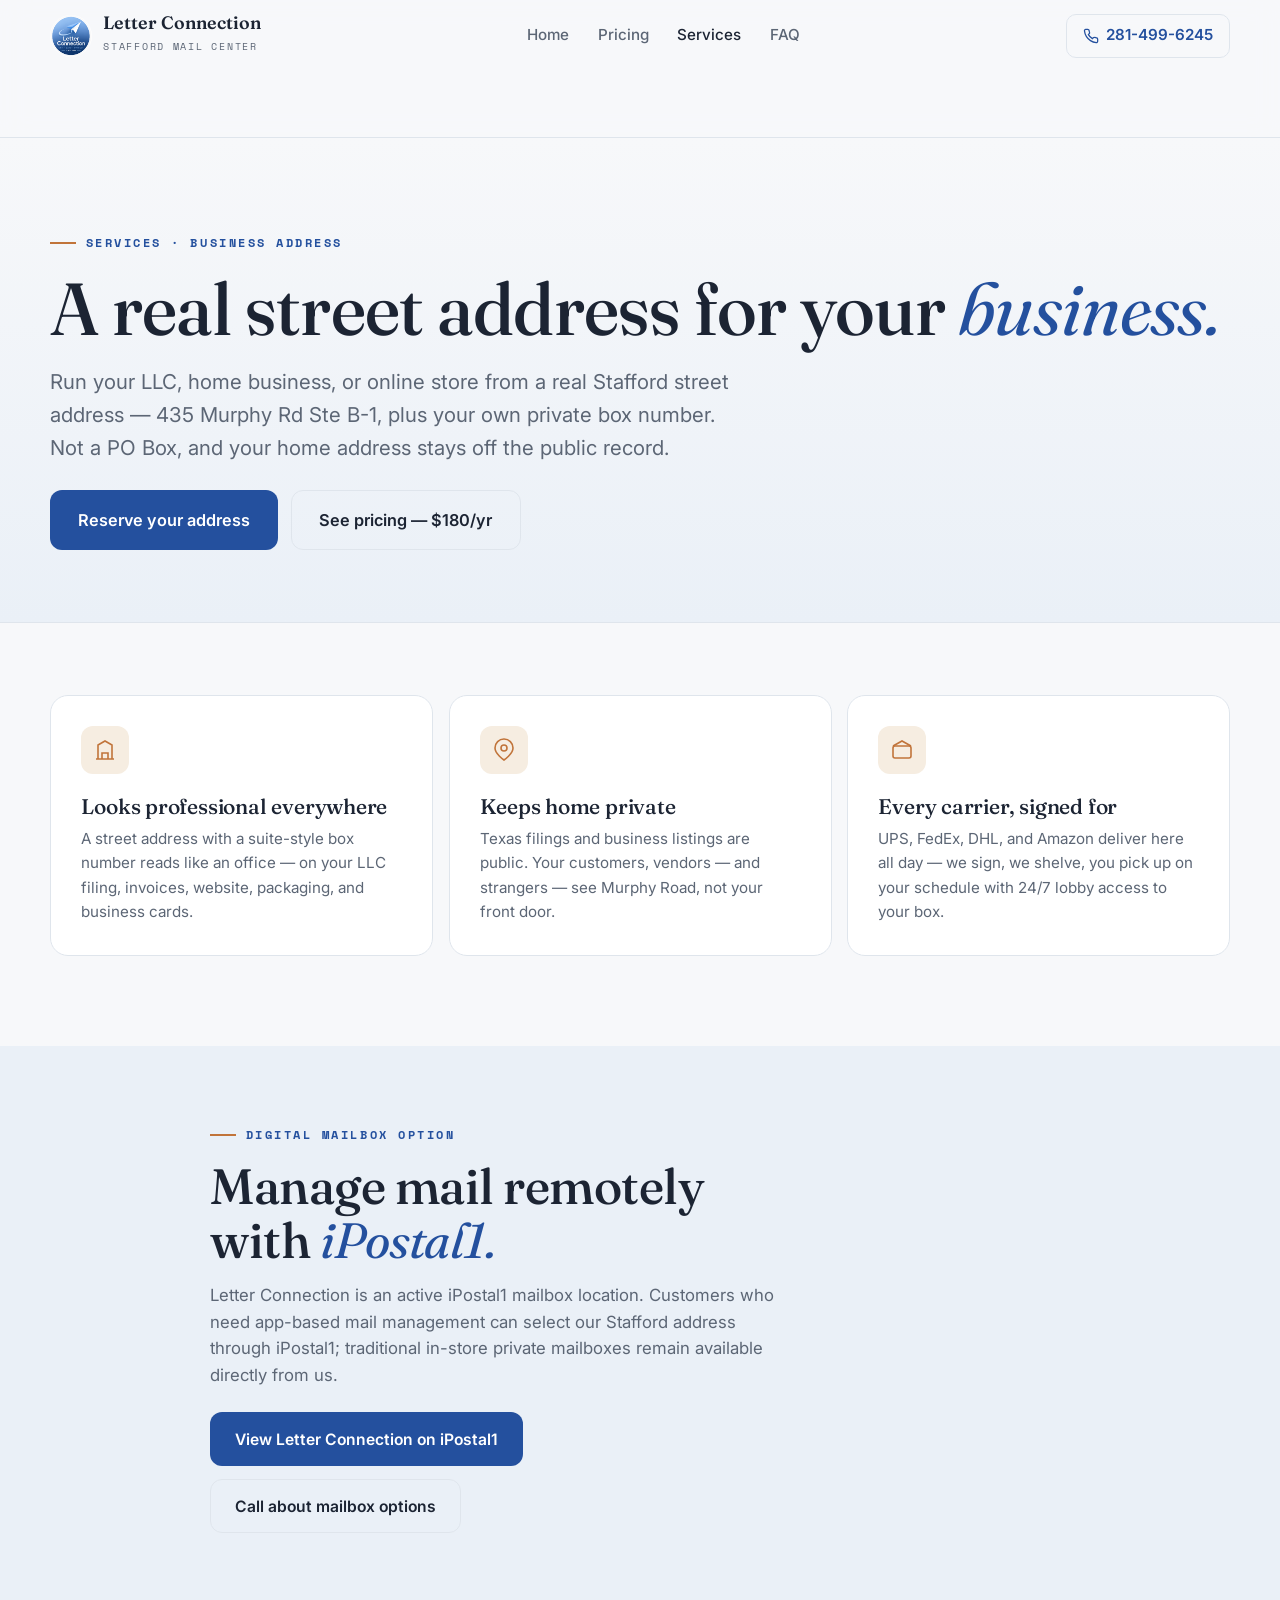
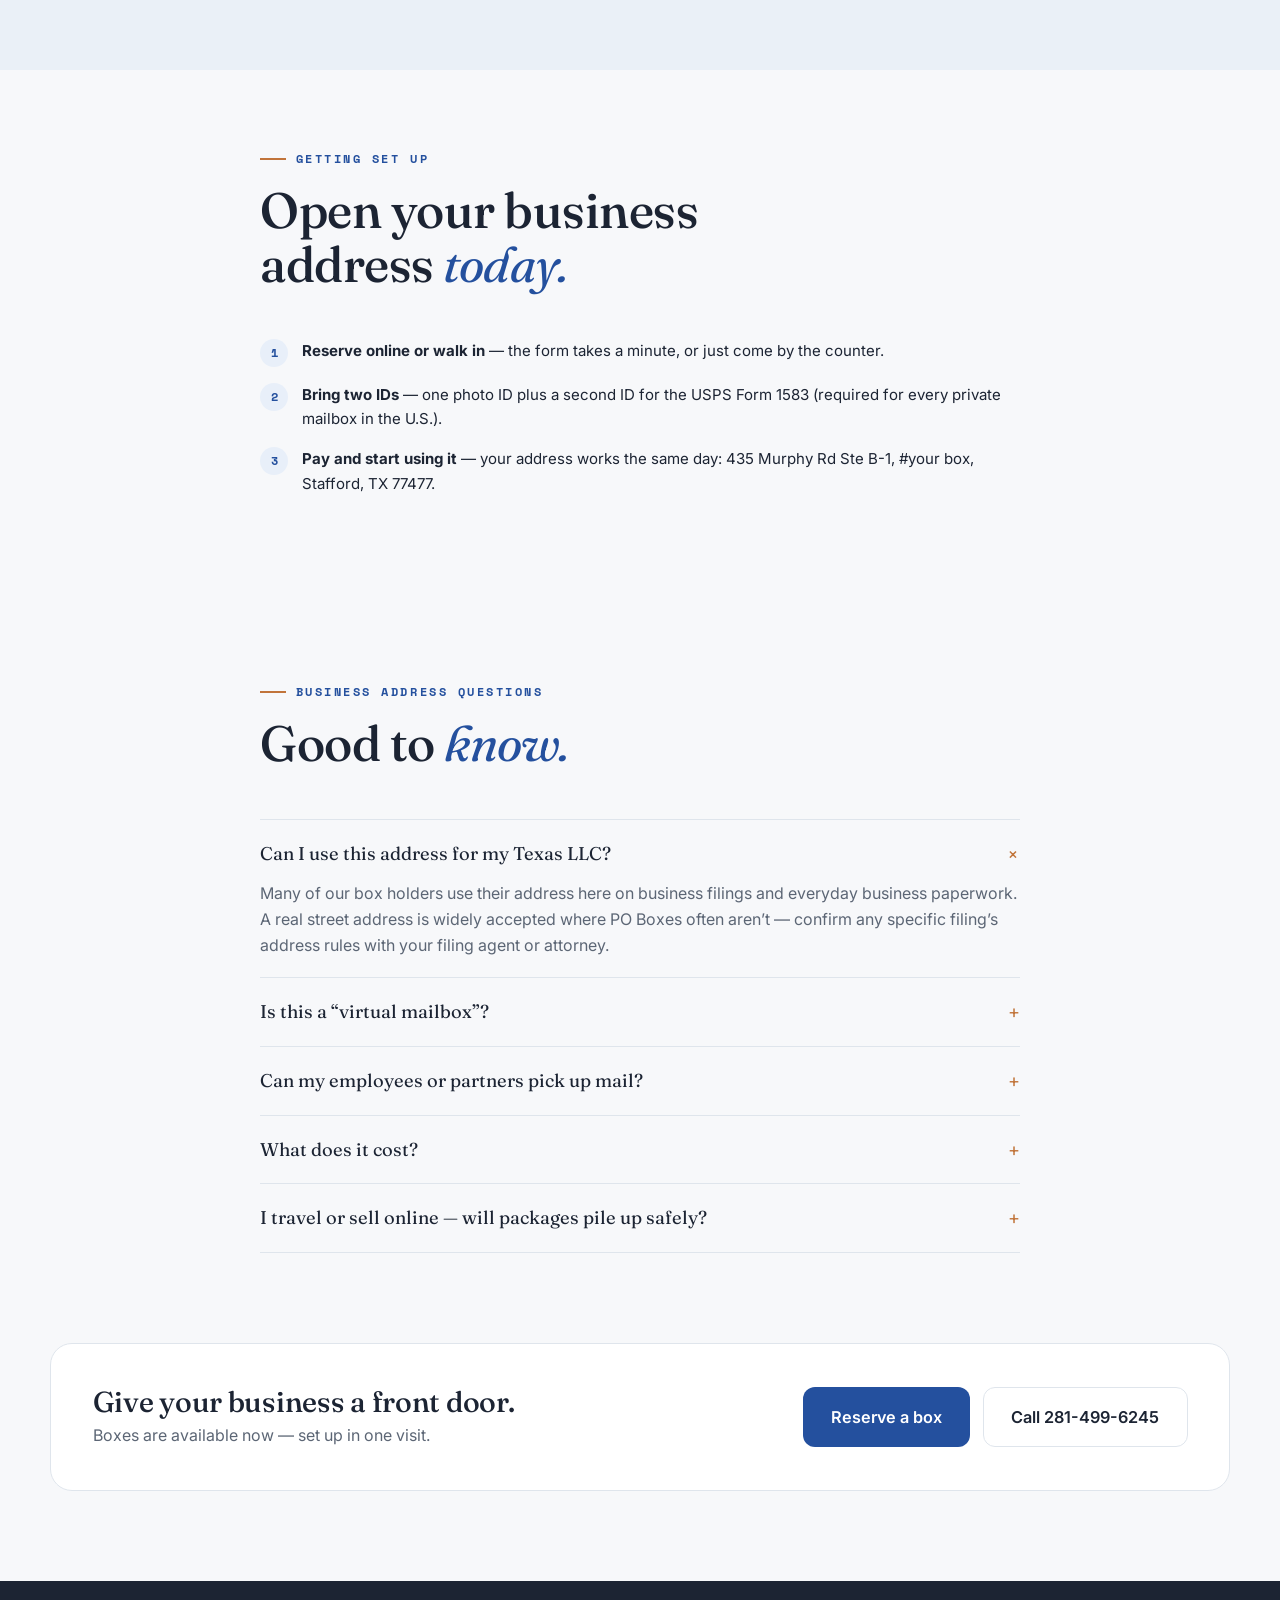
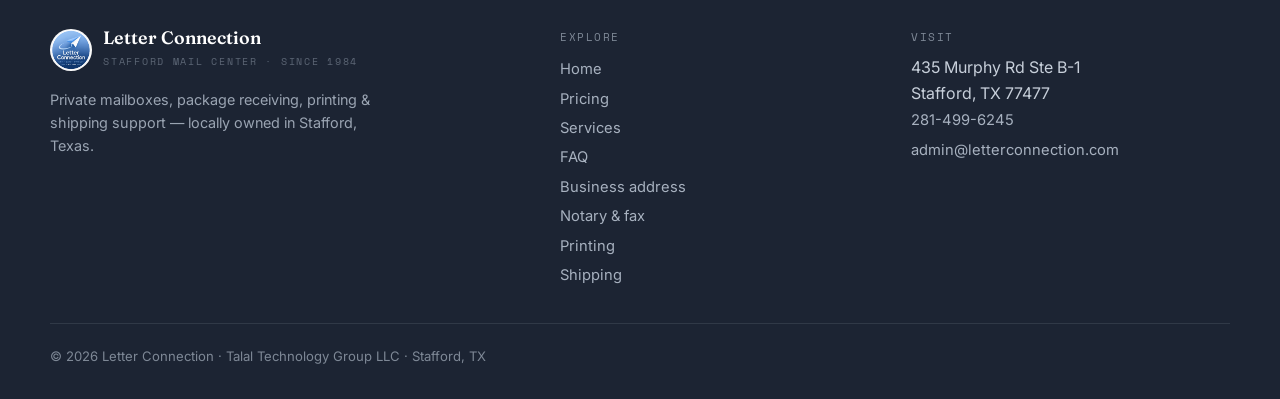
==== commit 0e9bd45c: "Improve carrier and iPostal local search visibility" ====
--- a/business-address.html
+++ b/business-address.html
@@ -3,8 +3,8 @@
 <head>
 <meta charset="utf-8">
 <meta name="viewport" content="width=device-width,initial-scale=1">
-<title>Business Address &amp; Mailbox for LLCs in Stafford, TX | Letter Connection</title>
-<meta name="description" content="Use a real Stafford, TX street address for your LLC, home business, or online store — not a PO Box. Private mailbox with 24/7 access and all-carrier package receiving, from $180/year.">
+<title>Private &amp; iPostal1 Digital Mailboxes in Stafford, TX</title>
+<meta name="description" content="Get a private mailbox or iPostal1 digital mailbox at Letter Connection, 435 Murphy Rd Suite B-1, Stafford, TX, with a real street address and package receiving.">
 <link rel="canonical" href="https://letterconnection.com/business-address.html">
 <link rel="icon" href="data:image/svg+xml,%3Csvg xmlns='http://www.w3.org/2000/svg' viewBox='0 0 48 48'%3E%3Crect width='48' height='48' rx='10' fill='%230F4C81'/%3E%3Cpath d='M12 25l24-9-9 20-4-9-11-2z' fill='%23fff'/%3E%3Cpath d='M23 27l13-11' stroke='%2399C6EB' stroke-width='2' fill='none'/%3E%3C/svg%3E">
 <link rel="stylesheet" href="styles.css">
@@ -60,6 +60,20 @@
 </section>
 
 <section class="section" style="background:var(--sand);padding-top:clamp(40px,6vw,72px)">
+  <div class="wrap" style="max-width:860px">
+    <div class="sec-head">
+      <span class="eyebrow">Digital mailbox option</span>
+      <h2>Manage mail remotely with <em>iPostal1.</em></h2>
+      <p>Letter Connection is an active iPostal1 mailbox location. Customers who need app-based mail management can select our Stafford address through iPostal1; traditional in-store private mailboxes remain available directly from us.</p>
+      <div class="hero-actions" style="margin-top:1.4rem">
+        <a class="btn btn-primary" href="https://ipostal1.com/letterconnectiontx" target="_blank" rel="noopener">View Letter Connection on iPostal1</a>
+        <a class="btn btn-ghost" href="tel:+12814996245">Call about mailbox options</a>
+      </div>
+    </div>
+  </div>
+</section>
+
+<section class="section" style="padding-top:clamp(40px,6vw,72px)">
   <div class="wrap" style="max-width:760px">
     <div class="sec-head">
       <span class="eyebrow">Getting set up</span>
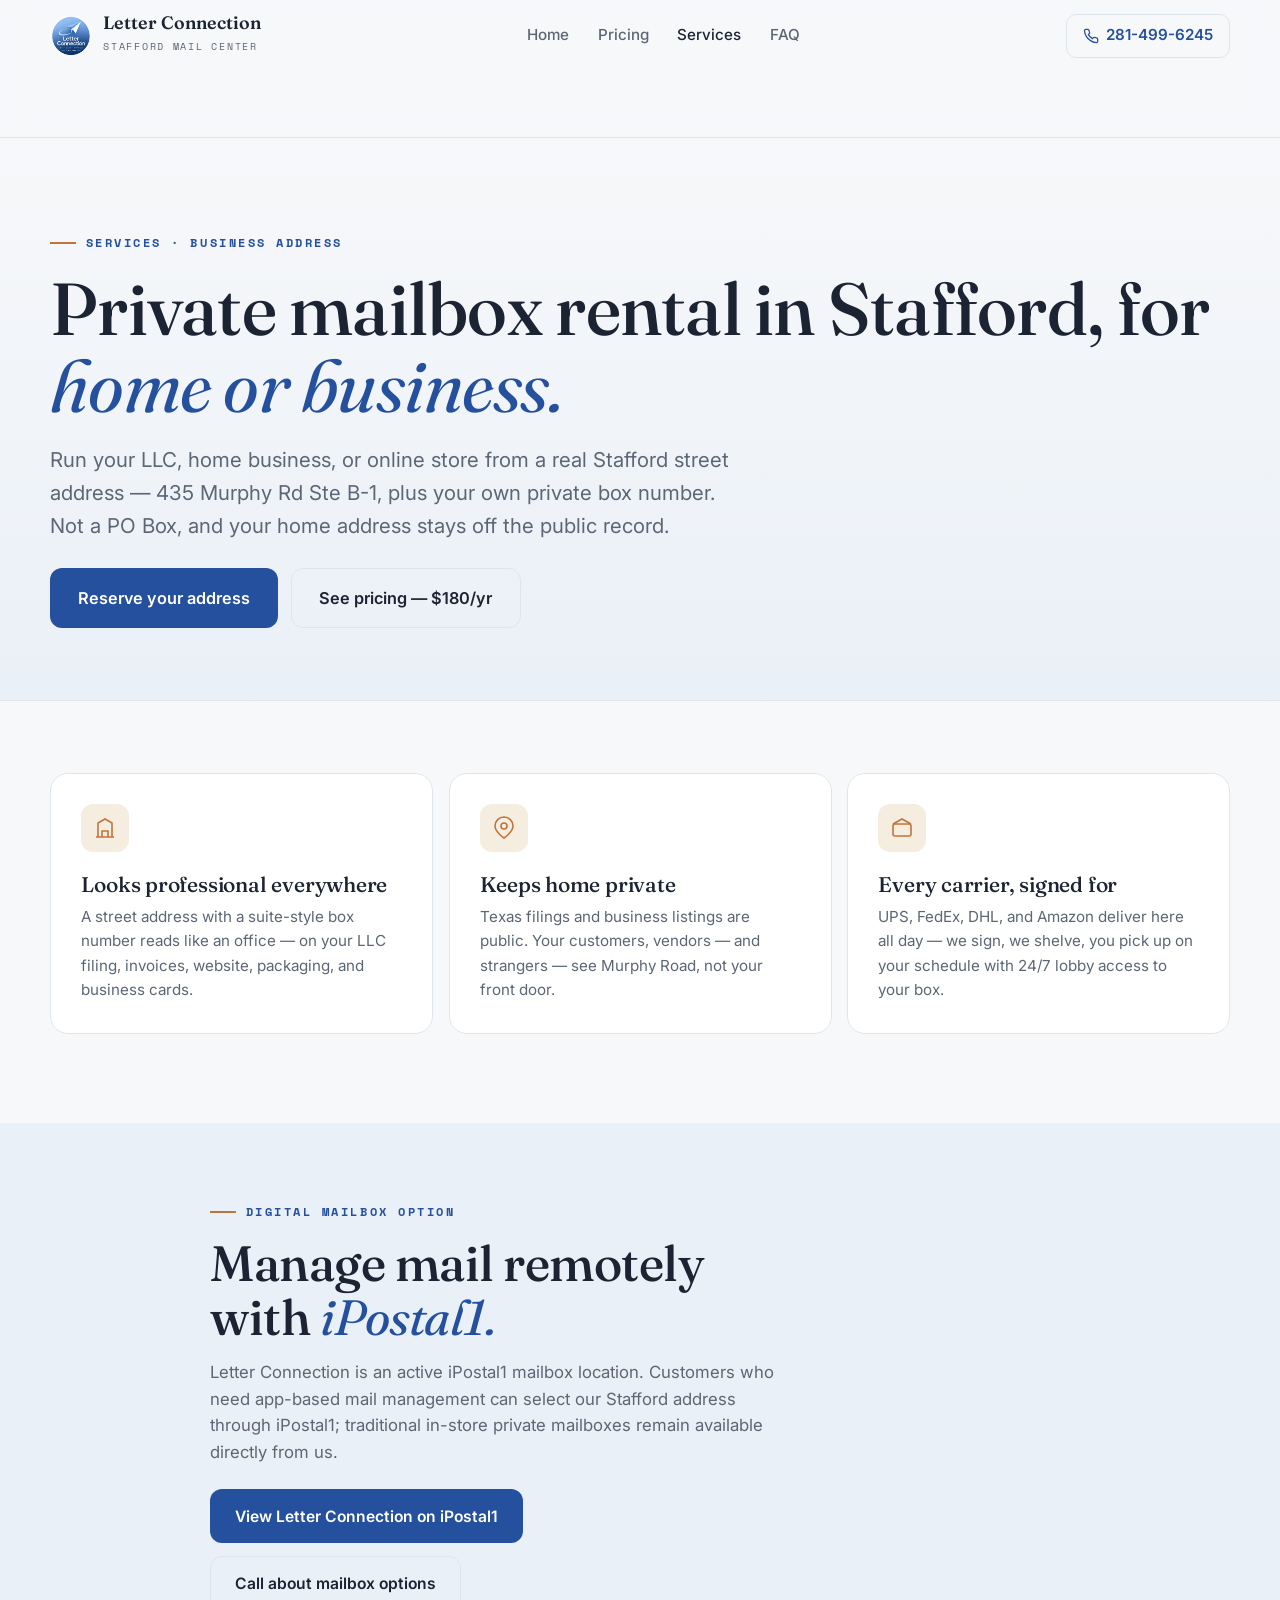
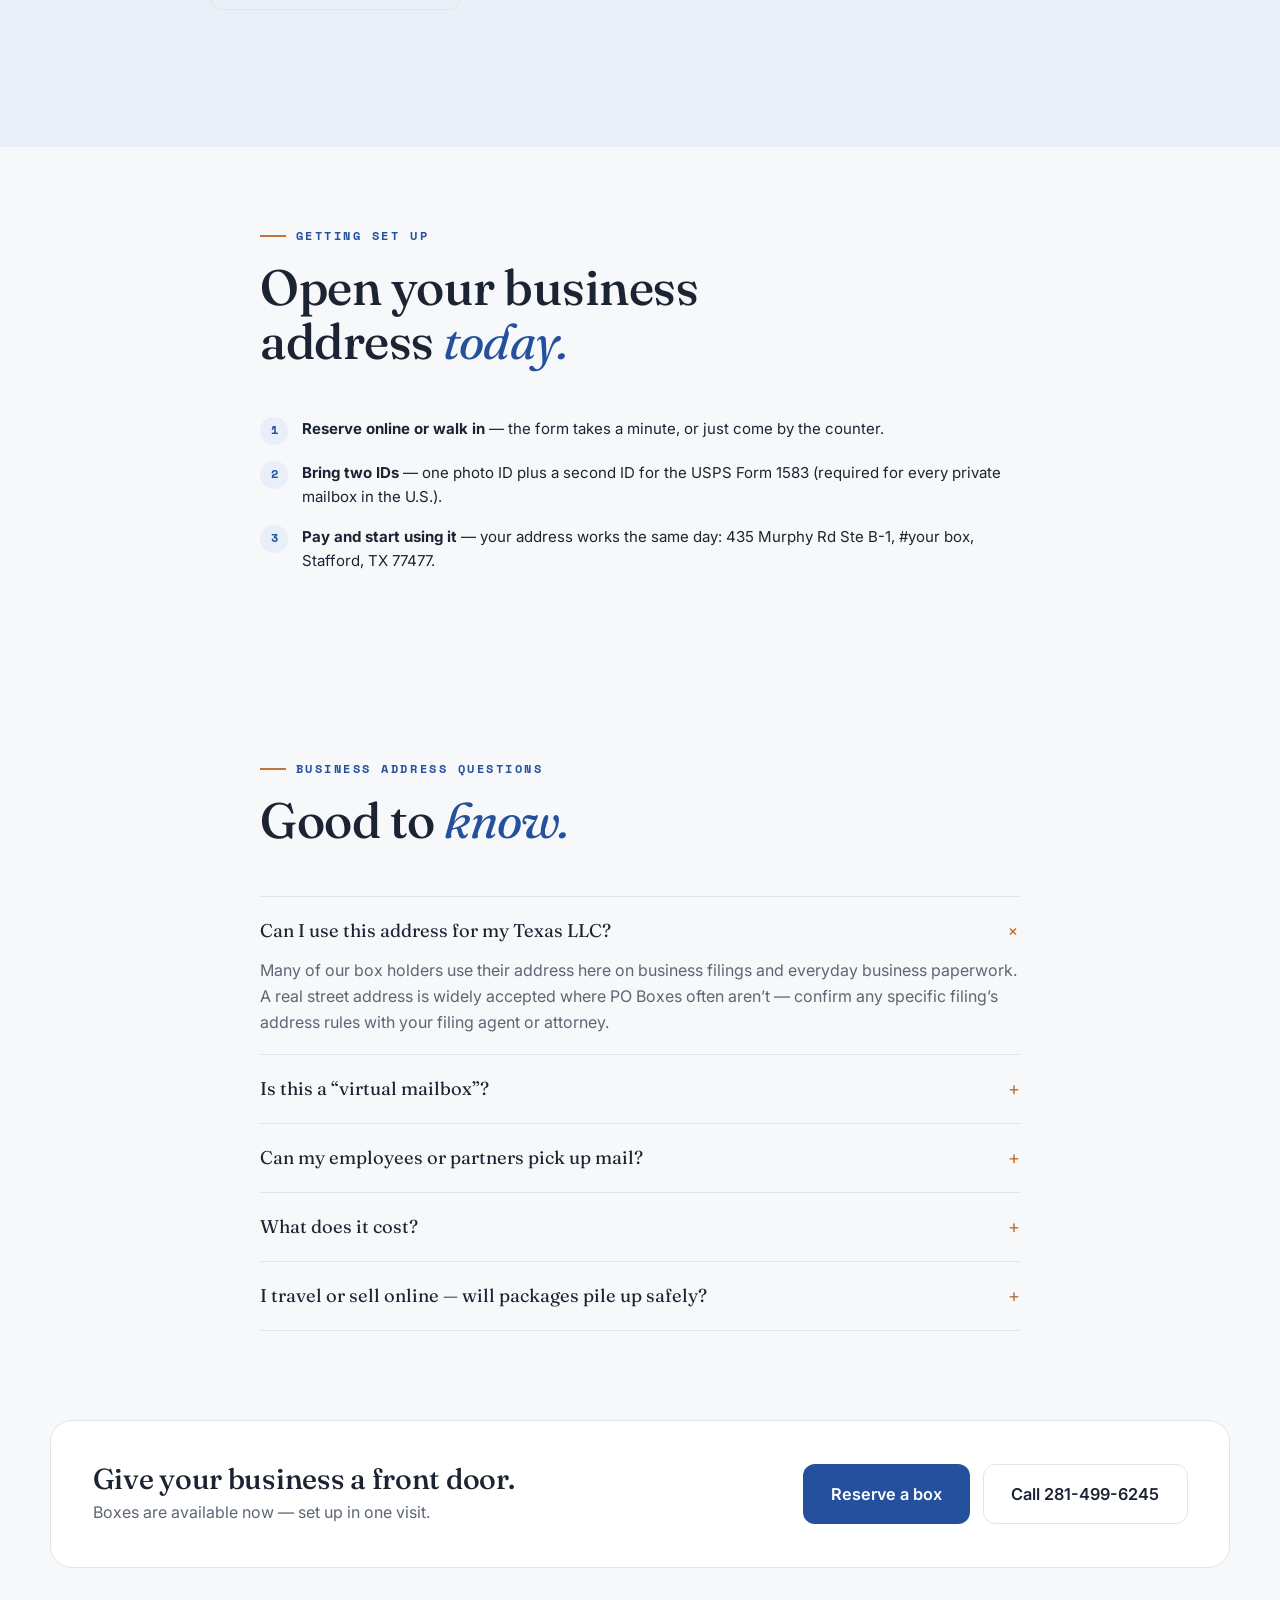
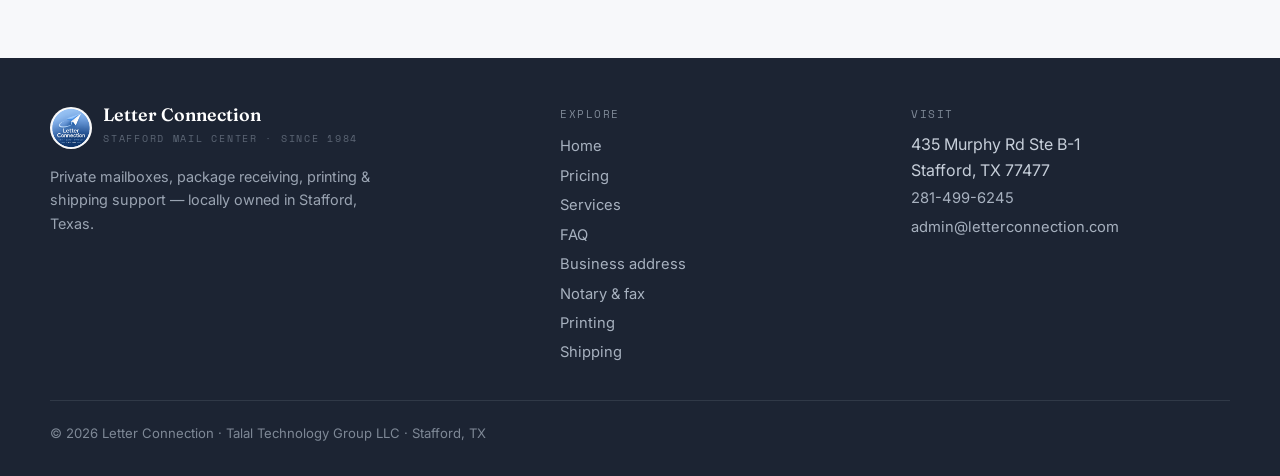
==== commit 1c8d369e: "Target local shipping and service searches" ====
--- a/business-address.html
+++ b/business-address.html
@@ -3,7 +3,7 @@
 <head>
 <meta charset="utf-8">
 <meta name="viewport" content="width=device-width,initial-scale=1">
-<title>Private &amp; iPostal1 Digital Mailboxes in Stafford, TX</title>
+<title>Mailbox Rental &amp; iPostal1 Digital Mailboxes in Stafford, TX</title>
 <meta name="description" content="Get a private mailbox or iPostal1 digital mailbox at Letter Connection, 435 Murphy Rd Suite B-1, Stafford, TX, with a real street address and package receiving.">
 <link rel="canonical" href="https://letterconnection.com/business-address.html">
 <link rel="icon" href="data:image/svg+xml,%3Csvg xmlns='http://www.w3.org/2000/svg' viewBox='0 0 48 48'%3E%3Crect width='48' height='48' rx='10' fill='%230F4C81'/%3E%3Cpath d='M12 25l24-9-9 20-4-9-11-2z' fill='%23fff'/%3E%3Cpath d='M23 27l13-11' stroke='%2399C6EB' stroke-width='2' fill='none'/%3E%3C/svg%3E">
@@ -31,7 +31,7 @@
 <section class="page-head">
   <div class="wrap">
     <span class="eyebrow">Services &#183; Business address</span>
-    <h1>A real street address for your <em>business.</em></h1>
+    <h1>Private mailbox rental in Stafford, for <em>home or business.</em></h1>
     <p class="lead">Run your LLC, home business, or online store from a real Stafford street address &#8212; 435 Murphy Rd Ste B-1, plus your own private box number. Not a PO Box, and your home address stays off the public record.</p>
     <div class="hero-actions" style="margin-top:1.6rem">
       <a class="btn btn-primary btn-lg" href="index.html#reserve">Reserve your address</a>
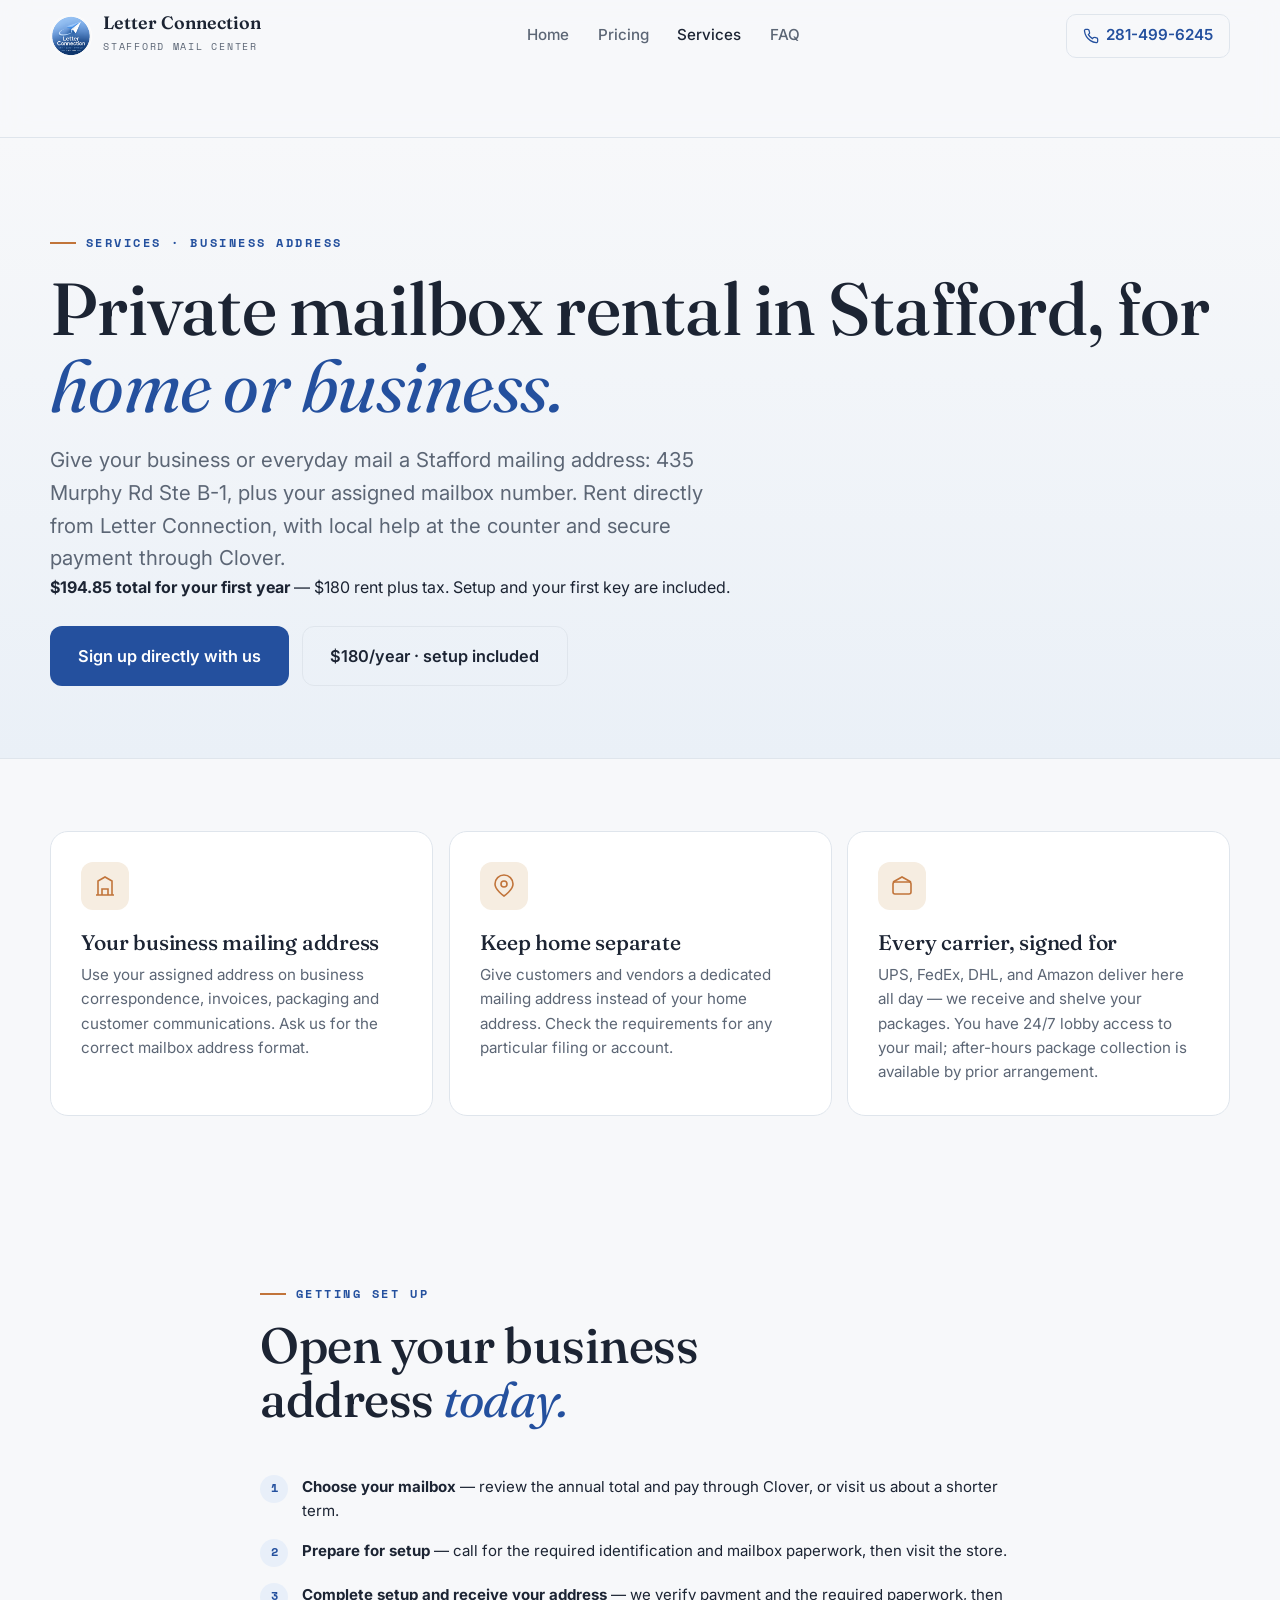
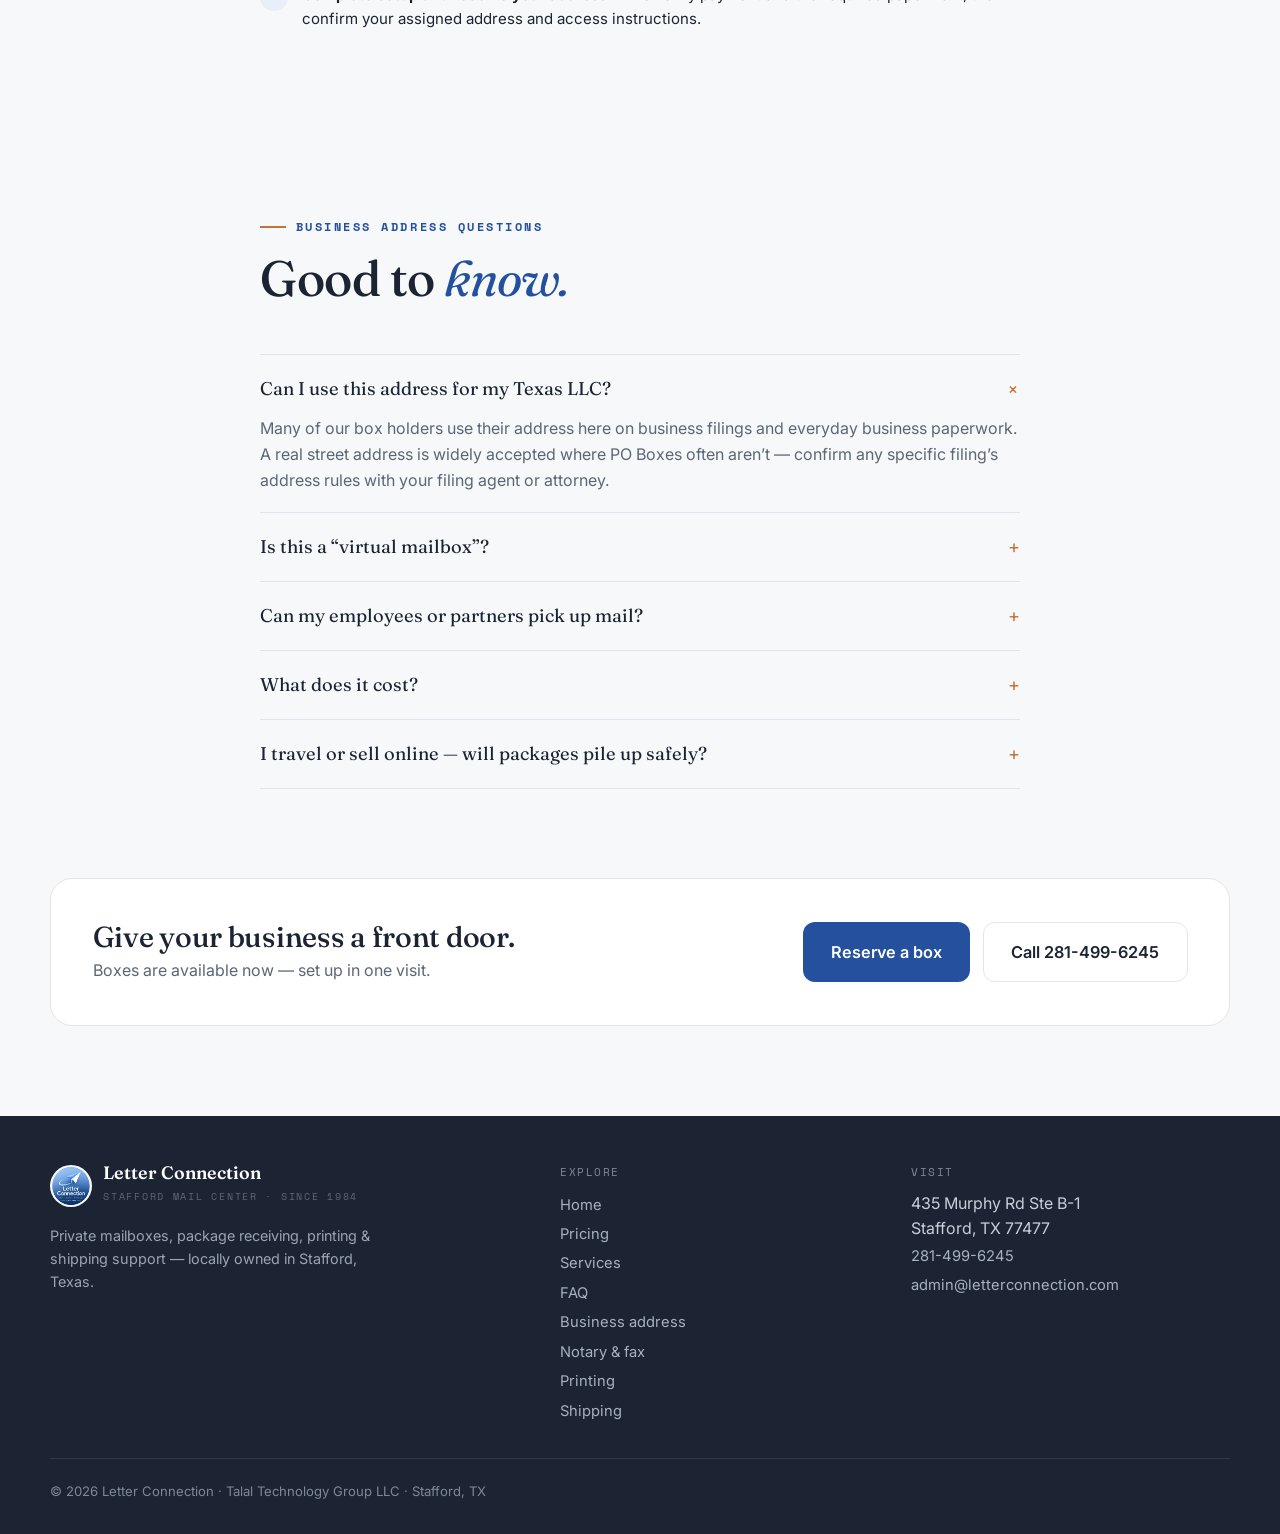
==== commit 919e8841: "Publish approved direct mailbox signup and service updates Connect verified $194.85 Clover checkout," ====
--- a/business-address.html
+++ b/business-address.html
@@ -3,8 +3,8 @@
 <head>
 <meta charset="utf-8">
 <meta name="viewport" content="width=device-width,initial-scale=1">
-<title>Mailbox Rental &amp; iPostal1 Digital Mailboxes in Stafford, TX</title>
-<meta name="description" content="Get a private mailbox or iPostal1 digital mailbox at Letter Connection, 435 Murphy Rd Suite B-1, Stafford, TX, with a real street address and package receiving.">
+<title>Private Mailbox Rental in Stafford, TX | Letter Connection</title>
+<meta name="description" content="Rent directly from Letter Connection in Stafford. Annual mailbox rent is $180; initial total $194.85 including tax; setup and your first key are included. Pay securely through Clover.">
 <link rel="canonical" href="https://letterconnection.com/business-address.html">
 <link rel="icon" href="data:image/svg+xml,%3Csvg xmlns='http://www.w3.org/2000/svg' viewBox='0 0 48 48'%3E%3Crect width='48' height='48' rx='10' fill='%230F4C81'/%3E%3Cpath d='M12 25l24-9-9 20-4-9-11-2z' fill='%23fff'/%3E%3Cpath d='M23 27l13-11' stroke='%2399C6EB' stroke-width='2' fill='none'/%3E%3C/svg%3E">
 <link rel="stylesheet" href="styles.css">
@@ -32,10 +32,10 @@
   <div class="wrap">
     <span class="eyebrow">Services &#183; Business address</span>
     <h1>Private mailbox rental in Stafford, for <em>home or business.</em></h1>
-    <p class="lead">Run your LLC, home business, or online store from a real Stafford street address &#8212; 435 Murphy Rd Ste B-1, plus your own private box number. Not a PO Box, and your home address stays off the public record.</p>
-    <div class="hero-actions" style="margin-top:1.6rem">
-      <a class="btn btn-primary btn-lg" href="index.html#reserve">Reserve your address</a>
-      <a class="btn btn-ghost btn-lg" href="pricing.html">See pricing &#8212; $180/yr</a>
+    <p class="lead">Give your business or everyday mail a Stafford mailing address: 435 Murphy Rd Ste B-1, plus your assigned mailbox number. Rent directly from Letter Connection, with local help at the counter and secure payment through Clover.</p>
+    <p><b>$194.85 total for your first year</b> &#8212; $180 rent plus tax. Setup and your first key are included.</p><div class="hero-actions" style="margin-top:1.6rem">
+      <a class="btn btn-primary btn-lg" href="reserve.html">Sign up directly with us</a>
+      <a class="btn btn-ghost btn-lg" href="pricing.html">$180/year &#183; setup included</a>
     </div>
   </div>
 </section>
@@ -45,33 +45,21 @@
     <div class="grid g3">
       <article class="card">
         <div class="ico"><svg viewBox="0 0 24 24" fill="none" stroke="currentColor"><path d="M3 21h18M5 21V7l7-4 7 4v14M9 21v-6h6v6"/></svg></div>
-        <h3>Looks professional everywhere</h3><p>A street address with a suite-style box number reads like an office &#8212; on your LLC filing, invoices, website, packaging, and business cards.</p>
+        <h3>Your business mailing address</h3><p>Use your assigned address on business correspondence, invoices, packaging and customer communications. Ask us for the correct mailbox address format.</p>
       </article>
       <article class="card">
         <div class="ico"><svg viewBox="0 0 24 24" fill="none" stroke="currentColor"><path d="M21 10c0 6-9 12-9 12s-9-6-9-12a9 9 0 0 1 18 0z"/><circle cx="12" cy="10" r="3"/></svg></div>
-        <h3>Keeps home private</h3><p>Texas filings and business listings are public. Your customers, vendors &#8212; and strangers &#8212; see Murphy Road, not your front door.</p>
+        <h3>Keep home separate</h3><p>Give customers and vendors a dedicated mailing address instead of your home address. Check the requirements for any particular filing or account.</p>
       </article>
       <article class="card">
         <div class="ico"><svg viewBox="0 0 24 24" fill="none" stroke="currentColor"><rect x="3" y="8" width="18" height="12" rx="2"/><path d="M3 8l9-5 9 5"/></svg></div>
-        <h3>Every carrier, signed for</h3><p>UPS, FedEx, DHL, and Amazon deliver here all day &#8212; we sign, we shelve, you pick up on your schedule with 24/7 lobby access to your box.</p>
+        <h3>Every carrier, signed for</h3><p>UPS, FedEx, DHL, and Amazon deliver here all day &#8212; we receive and shelve your packages. You have 24/7 lobby access to your mail; after-hours package collection is available by prior arrangement.</p>
       </article>
     </div>
   </div>
 </section>
 
-<section class="section" style="background:var(--sand);padding-top:clamp(40px,6vw,72px)">
-  <div class="wrap" style="max-width:860px">
-    <div class="sec-head">
-      <span class="eyebrow">Digital mailbox option</span>
-      <h2>Manage mail remotely with <em>iPostal1.</em></h2>
-      <p>Letter Connection is an active iPostal1 mailbox location. Customers who need app-based mail management can select our Stafford address through iPostal1; traditional in-store private mailboxes remain available directly from us.</p>
-      <div class="hero-actions" style="margin-top:1.4rem">
-        <a class="btn btn-primary" href="https://ipostal1.com/letterconnectiontx" target="_blank" rel="noopener">View Letter Connection on iPostal1</a>
-        <a class="btn btn-ghost" href="tel:+12814996245">Call about mailbox options</a>
-      </div>
-    </div>
-  </div>
-</section>
+
 
 <section class="section" style="padding-top:clamp(40px,6vw,72px)">
   <div class="wrap" style="max-width:760px">
@@ -80,9 +68,9 @@
       <h2>Open your business address <em>today.</em></h2>
     </div>
     <ol class="steps">
-      <li><span><b>Reserve online or walk in</b> &#8212; the form takes a minute, or just come by the counter.</span></li>
-      <li><span><b>Bring two IDs</b> &#8212; one photo ID plus a second ID for the USPS Form 1583 (required for every private mailbox in the U.S.).</span></li>
-      <li><span><b>Pay and start using it</b> &#8212; your address works the same day: 435 Murphy Rd Ste B-1, #your box, Stafford, TX 77477.</span></li>
+      <li><span><b>Choose your mailbox</b> &#8212; review the annual total and pay through Clover, or visit us about a shorter term.</span></li>
+      <li><span><b>Prepare for setup</b> &#8212; call for the required identification and mailbox paperwork, then visit the store.</span></li>
+      <li><span><b>Complete setup and receive your address</b> &#8212; we verify payment and the required paperwork, then confirm your assigned address and access instructions.</span></li>
     </ol>
   </div>
 </section>
@@ -95,10 +83,10 @@
     </div>
     <div class="faq">
       <details open><summary>Can I use this address for my Texas LLC?</summary><p>Many of our box holders use their address here on business filings and everyday business paperwork. A real street address is widely accepted where PO Boxes often aren&rsquo;t &#8212; confirm any specific filing&rsquo;s address rules with your filing agent or attorney.</p></details>
-      <details><summary>Is this a &ldquo;virtual mailbox&rdquo;?</summary><p>It&rsquo;s better for local businesses: a physical box you can open 24/7, with a real person at the counter signing for your packages. No app subscription, no per-scan fees &#8212; just $180 a year, posted.</p></details>
+      <details><summary>Is this a &ldquo;virtual mailbox&rdquo;?</summary><p>Our direct mailbox is a physical mailbox rented from Letter Connection, with payment through our Clover checkout and local help at the counter. For app-based remote mail management, we also offer a separate <a href="https://ipostal1.com/?stID=6518" target="_blank" rel="noopener" style="color:var(--navy)">iPostal1 option at this location</a>. Its plans, payment and service allowances are separate from our direct mailbox.</p></details>
       <details><summary>Can my employees or partners pick up mail?</summary><p>Yes &#8212; you can list authorized recipients on your account, and each one is covered by the same USPS Form 1583 process.</p></details>
-      <details><summary>What does it cost?</summary><p>$180 per year (about $15/month) &#8212; same posted price for personal or business &#8212; plus a one-time $25 setup &amp; key fee. Shorter terms are available; see <a href="pricing.html" style="color:var(--navy)">pricing</a>.</p></details>
-      <details><summary>I travel or sell online &#8212; will packages pile up safely?</summary><p>That&rsquo;s the point. Everything is received, signed for, and held inside &#8212; no porch, no theft, no missed-delivery slips. Come collect whenever suits you.</p></details>
+      <details><summary>What does it cost?</summary><p>$180 per year (about $15/month), with setup and your first key included, plus $14.85 tax: <b>$194.85 initially</b> for a new annual standard mailbox. Existing customers retain their agreed renewal terms. Shorter terms remain listed on the <a href="pricing.html" style="color:var(--navy)">pricing page</a>.</p></details>
+      <details><summary>I travel or sell online &#8212; will packages pile up safely?</summary><p>We receive and hold packages at the store. Tell us ahead of time if you expect a large item, extended storage or an after-hours pickup. For collection after closing, wait for confirmation that your package has been staged.</p></details>
     </div>
   </div>
 </section>
@@ -133,7 +121,7 @@
 
 <nav class="mobar" aria-label="Quick actions">
   <a href="tel:+12814996245"><svg viewBox="0 0 24 24" fill="none" stroke="currentColor" stroke-width="1.9"><path d="M22 16.9v3a2 2 0 0 1-2.2 2 19.8 19.8 0 0 1-8.6-3 19.5 19.5 0 0 1-6-6 19.8 19.8 0 0 1-3-8.6A2 2 0 0 1 4.1 2h3a2 2 0 0 1 2 1.7c.1 1 .4 1.9.7 2.8a2 2 0 0 1-.5 2.1L8.1 9.9a16 16 0 0 0 6 6l1.3-1.3a2 2 0 0 1 2.1-.4c.9.3 1.8.6 2.8.7a2 2 0 0 1 1.7 2z"/></svg>Call</a>
-  <a class="pri" href="index.html#reserve"><svg viewBox="0 0 24 24" fill="none" stroke="currentColor" stroke-width="1.9"><rect x="3" y="5" width="18" height="14" rx="2"/><path d="m3 7 9 6 9-6"/></svg>Reserve</a>
+  <a class="pri" href="reserve.html"><svg viewBox="0 0 24 24" fill="none" stroke="currentColor" stroke-width="1.9"><rect x="3" y="5" width="18" height="14" rx="2"/><path d="m3 7 9 6 9-6"/></svg>Reserve</a>
   <a href="https://www.google.com/maps/search/?api=1&query=435+Murphy+Rd+Ste+B-1+Stafford+TX+77477" target="_blank" rel="noopener"><svg viewBox="0 0 24 24" fill="none" stroke="currentColor" stroke-width="1.9"><path d="M21 10c0 6-9 12-9 12s-9-6-9-12a9 9 0 0 1 18 0z"/><circle cx="12" cy="10" r="3"/></svg>Directions</a>
 </nav>
 <script src="app.js"></script>
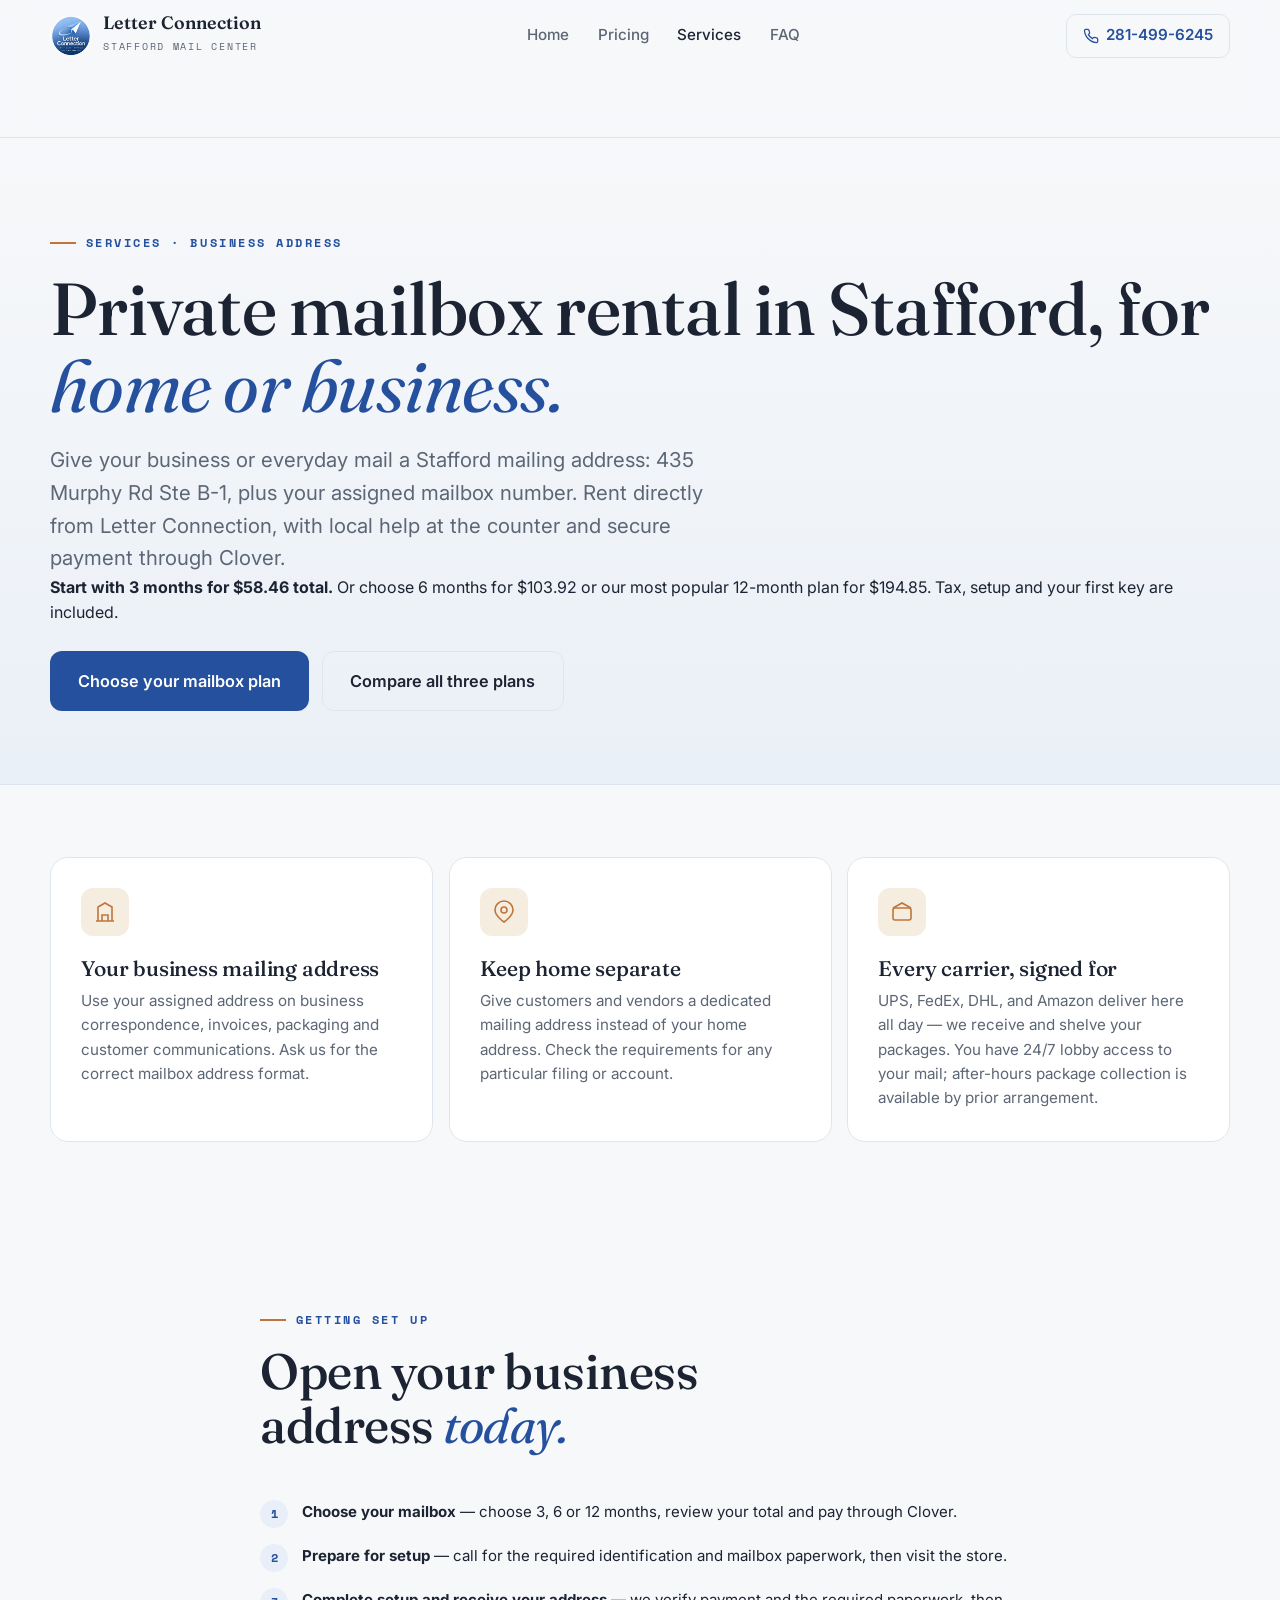
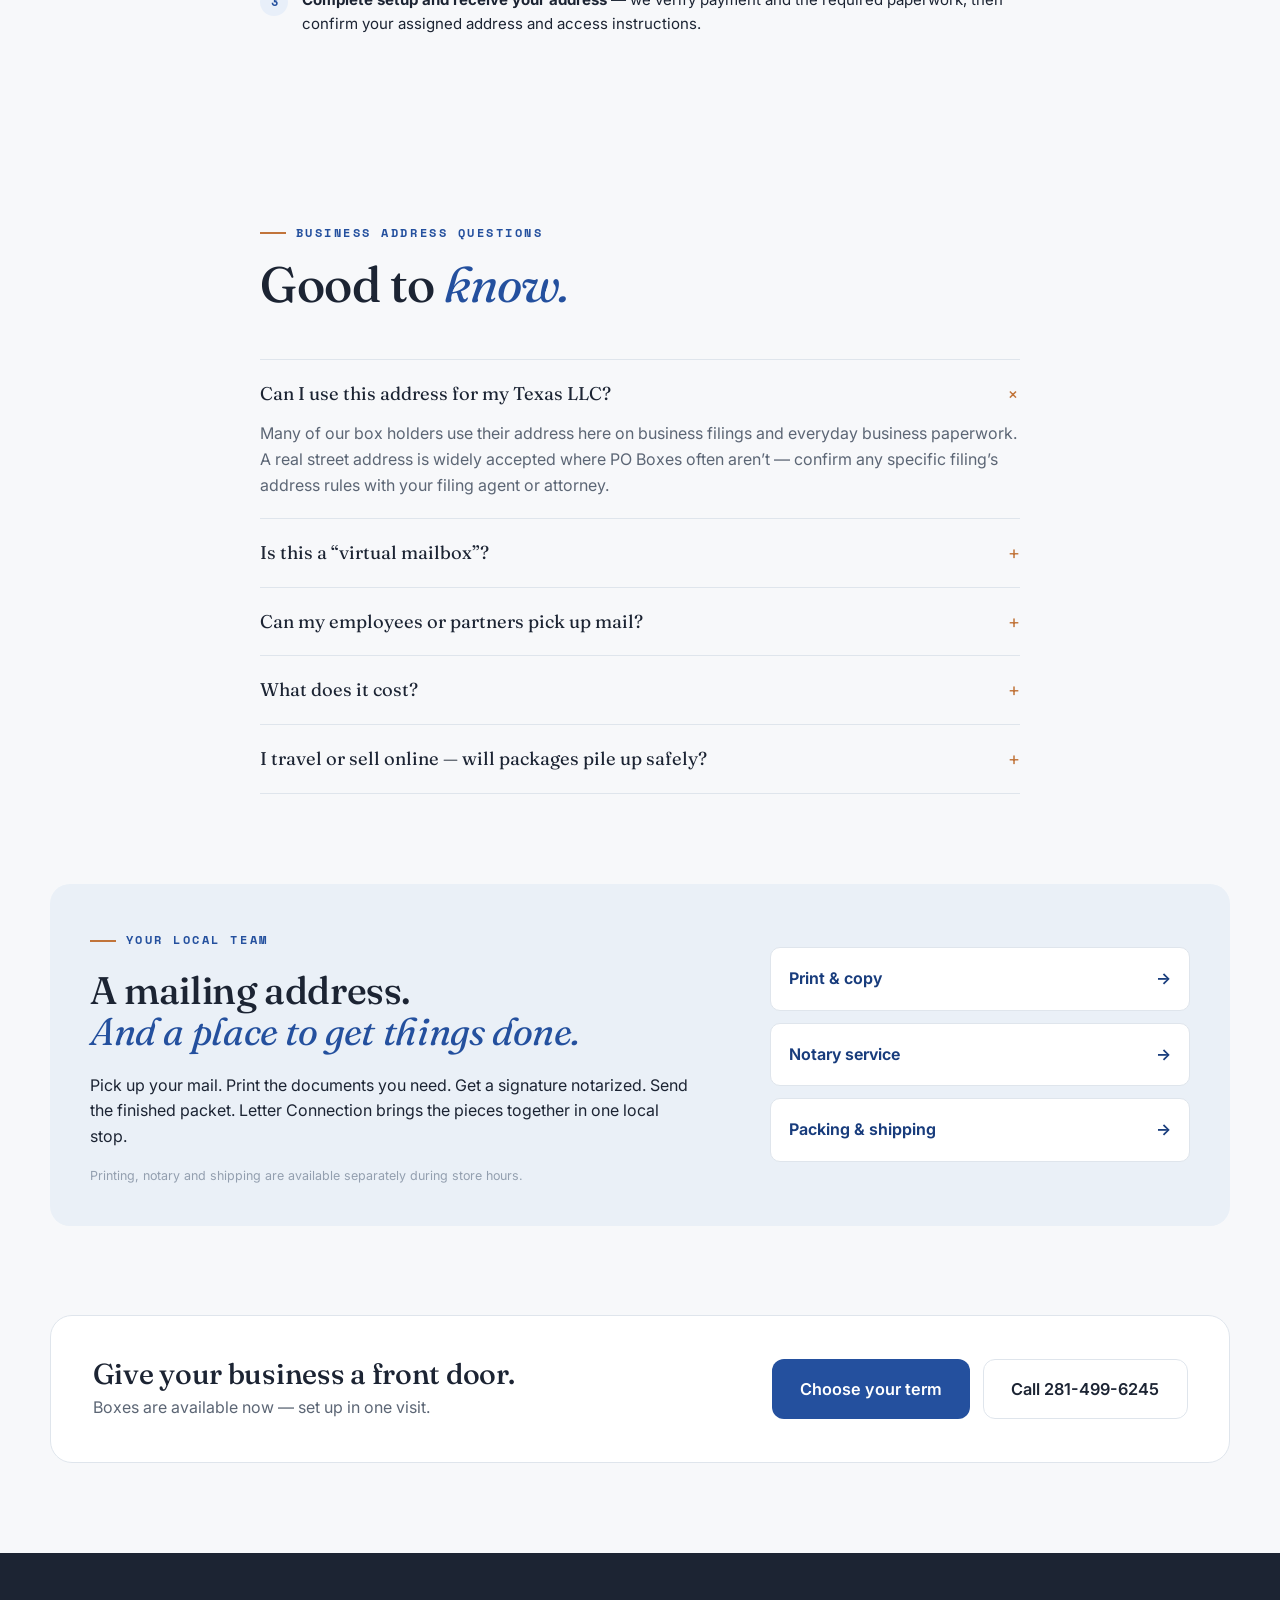
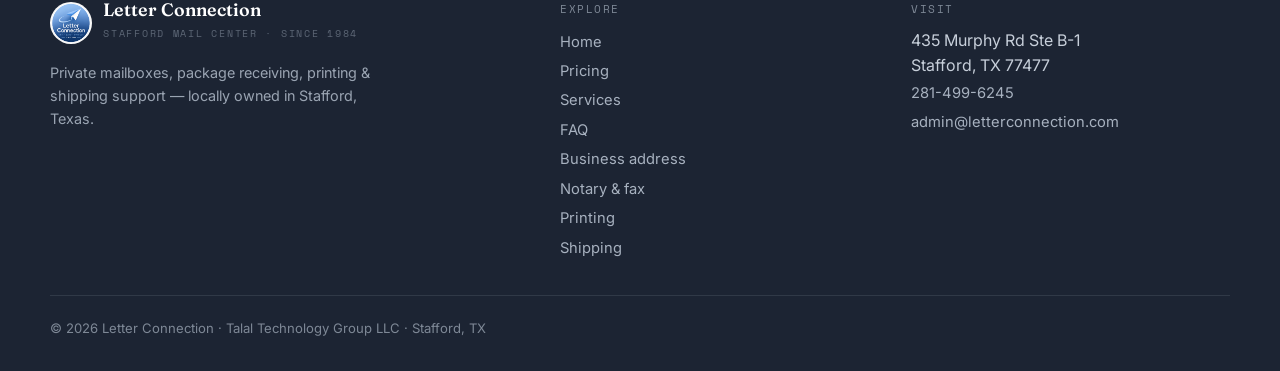
==== commit a091f92b: "Offer three, six and twelve month direct mailbox signup Publish approved plan cards and term-specifi" ====
--- a/business-address.html
+++ b/business-address.html
@@ -1,130 +1,131 @@
-<!doctype html>
-<html lang="en">
-<head>
-<meta charset="utf-8">
-<meta name="viewport" content="width=device-width,initial-scale=1">
-<title>Private Mailbox Rental in Stafford, TX | Letter Connection</title>
-<meta name="description" content="Rent directly from Letter Connection in Stafford. Annual mailbox rent is $180; initial total $194.85 including tax; setup and your first key are included. Pay securely through Clover.">
-<link rel="canonical" href="https://letterconnection.com/business-address.html">
-<link rel="icon" href="data:image/svg+xml,%3Csvg xmlns='http://www.w3.org/2000/svg' viewBox='0 0 48 48'%3E%3Crect width='48' height='48' rx='10' fill='%230F4C81'/%3E%3Cpath d='M12 25l24-9-9 20-4-9-11-2z' fill='%23fff'/%3E%3Cpath d='M23 27l13-11' stroke='%2399C6EB' stroke-width='2' fill='none'/%3E%3C/svg%3E">
-<link rel="stylesheet" href="styles.css">
-<link rel="stylesheet" href="anim.css">
-</head>
-<body>
-<header class="site-head">
-  <div class="wrap">
-    <a class="brand" href="index.html" aria-label="Letter Connection home">
-      <img class="brand-badge" src="assets/logo-badge-small.png" alt="Letter Connection logo">
-      <span class="brand-txt"><strong>Letter Connection</strong><span>Stafford Mail Center</span></span>
-    </a>
-    <nav class="nav">
-      <a href="index.html">Home</a>
-      <a href="pricing.html">Pricing</a>
-      <a href="services.html" aria-current="page">Services</a>
-      <a href="faq.html">FAQ</a>
-    </nav>
-    <a class="head-cta" href="tel:+12814996245"><svg viewBox="0 0 24 24" width="16" height="16" fill="none" stroke="currentColor" stroke-width="1.9"><path d="M22 16.9v3a2 2 0 0 1-2.2 2 19.8 19.8 0 0 1-8.6-3 19.5 19.5 0 0 1-6-6 19.8 19.8 0 0 1-3-8.6A2 2 0 0 1 4.1 2h3a2 2 0 0 1 2 1.7c.1 1 .4 1.9.7 2.8a2 2 0 0 1-.5 2.1L8.1 9.9a16 16 0 0 0 6 6l1.3-1.3a2 2 0 0 1 2.1-.4c.9.3 1.8.6 2.8.7a2 2 0 0 1 1.7 2z"/></svg>281-499-6245</a>
-    <button class="burger" aria-label="Menu" data-burger><svg viewBox="0 0 24 24" fill="none" stroke="currentColor" stroke-width="2"><path d="M3 6h18M3 12h18M3 18h18"/></svg></button>
-  </div>
-  <div class="wrap"><nav class="mnav" data-mnav><a href="index.html">Home</a><a href="pricing.html">Pricing</a><a href="services.html">Services</a><a href="faq.html">FAQ</a><a href="tel:+12814996245">Call 281-499-6245</a></nav></div>
-</header>
-<section class="page-head">
-  <div class="wrap">
-    <span class="eyebrow">Services &#183; Business address</span>
-    <h1>Private mailbox rental in Stafford, for <em>home or business.</em></h1>
-    <p class="lead">Give your business or everyday mail a Stafford mailing address: 435 Murphy Rd Ste B-1, plus your assigned mailbox number. Rent directly from Letter Connection, with local help at the counter and secure payment through Clover.</p>
-    <p><b>$194.85 total for your first year</b> &#8212; $180 rent plus tax. Setup and your first key are included.</p><div class="hero-actions" style="margin-top:1.6rem">
-      <a class="btn btn-primary btn-lg" href="reserve.html">Sign up directly with us</a>
-      <a class="btn btn-ghost btn-lg" href="pricing.html">$180/year &#183; setup included</a>
-    </div>
-  </div>
-</section>
-
-<section class="section" style="padding-top:clamp(40px,6vw,72px)">
-  <div class="wrap">
-    <div class="grid g3">
-      <article class="card">
-        <div class="ico"><svg viewBox="0 0 24 24" fill="none" stroke="currentColor"><path d="M3 21h18M5 21V7l7-4 7 4v14M9 21v-6h6v6"/></svg></div>
-        <h3>Your business mailing address</h3><p>Use your assigned address on business correspondence, invoices, packaging and customer communications. Ask us for the correct mailbox address format.</p>
-      </article>
-      <article class="card">
-        <div class="ico"><svg viewBox="0 0 24 24" fill="none" stroke="currentColor"><path d="M21 10c0 6-9 12-9 12s-9-6-9-12a9 9 0 0 1 18 0z"/><circle cx="12" cy="10" r="3"/></svg></div>
-        <h3>Keep home separate</h3><p>Give customers and vendors a dedicated mailing address instead of your home address. Check the requirements for any particular filing or account.</p>
-      </article>
-      <article class="card">
-        <div class="ico"><svg viewBox="0 0 24 24" fill="none" stroke="currentColor"><rect x="3" y="8" width="18" height="12" rx="2"/><path d="M3 8l9-5 9 5"/></svg></div>
-        <h3>Every carrier, signed for</h3><p>UPS, FedEx, DHL, and Amazon deliver here all day &#8212; we receive and shelve your packages. You have 24/7 lobby access to your mail; after-hours package collection is available by prior arrangement.</p>
-      </article>
-    </div>
-  </div>
-</section>
-
-
-
-<section class="section" style="padding-top:clamp(40px,6vw,72px)">
-  <div class="wrap" style="max-width:760px">
-    <div class="sec-head">
-      <span class="eyebrow">Getting set up</span>
-      <h2>Open your business address <em>today.</em></h2>
-    </div>
-    <ol class="steps">
-      <li><span><b>Choose your mailbox</b> &#8212; review the annual total and pay through Clover, or visit us about a shorter term.</span></li>
-      <li><span><b>Prepare for setup</b> &#8212; call for the required identification and mailbox paperwork, then visit the store.</span></li>
-      <li><span><b>Complete setup and receive your address</b> &#8212; we verify payment and the required paperwork, then confirm your assigned address and access instructions.</span></li>
-    </ol>
-  </div>
-</section>
-
-<section class="section">
-  <div class="wrap" style="max-width:760px">
-    <div class="sec-head">
-      <span class="eyebrow">Business address questions</span>
-      <h2>Good to <em>know.</em></h2>
-    </div>
-    <div class="faq">
-      <details open><summary>Can I use this address for my Texas LLC?</summary><p>Many of our box holders use their address here on business filings and everyday business paperwork. A real street address is widely accepted where PO Boxes often aren&rsquo;t &#8212; confirm any specific filing&rsquo;s address rules with your filing agent or attorney.</p></details>
-      <details><summary>Is this a &ldquo;virtual mailbox&rdquo;?</summary><p>Our direct mailbox is a physical mailbox rented from Letter Connection, with payment through our Clover checkout and local help at the counter. For app-based remote mail management, we also offer a separate <a href="https://ipostal1.com/?stID=6518" target="_blank" rel="noopener" style="color:var(--navy)">iPostal1 option at this location</a>. Its plans, payment and service allowances are separate from our direct mailbox.</p></details>
-      <details><summary>Can my employees or partners pick up mail?</summary><p>Yes &#8212; you can list authorized recipients on your account, and each one is covered by the same USPS Form 1583 process.</p></details>
-      <details><summary>What does it cost?</summary><p>$180 per year (about $15/month), with setup and your first key included, plus $14.85 tax: <b>$194.85 initially</b> for a new annual standard mailbox. Existing customers retain their agreed renewal terms. Shorter terms remain listed on the <a href="pricing.html" style="color:var(--navy)">pricing page</a>.</p></details>
-      <details><summary>I travel or sell online &#8212; will packages pile up safely?</summary><p>We receive and hold packages at the store. Tell us ahead of time if you expect a large item, extended storage or an after-hours pickup. For collection after closing, wait for confirmation that your package has been staged.</p></details>
-    </div>
-  </div>
-</section>
-
-<section class="section" style="padding-top:0">
-  <div class="wrap">
-    <div class="cta-band">
-      <div>
-        <h2 style="margin:0 0 .4rem;font-size:1.8rem">Give your business a front door.</h2>
-        <p style="margin:0;color:var(--muted)">Boxes are available now &#8212; set up in one visit.</p>
-      </div>
-      <div class="hero-actions">
-        <a class="btn btn-primary btn-lg" href="index.html#reserve">Reserve a box</a>
-        <a class="btn btn-ghost btn-lg" href="tel:+12814996245">Call 281-499-6245</a>
-      </div>
-    </div>
-  </div>
-</section><footer class="site-foot">
-  <div class="wrap">
-    <div>
-      <div class="brand" style="margin-bottom:1rem">
-        <img class="brand-badge" src="assets/logo-badge-small.png" alt="Letter Connection logo">
-        <span class="brand-txt"><strong>Letter Connection</strong><span>Stafford Mail Center &#183; Since 1984</span></span>
-      </div>
-      <p style="max-width:22rem;font-size:.9rem;color:#9AA4B2">Private mailboxes, package receiving, printing &amp; shipping support &#8212; locally owned in Stafford, Texas.</p>
-    </div>
-    <div><div class="foot-h">Explore</div><a href="index.html">Home</a><br><a href="pricing.html">Pricing</a><br><a href="services.html">Services</a><br><a href="faq.html">FAQ</a><br><a href="business-address.html">Business address</a><br><a href="notary.html">Notary &amp; fax</a><br><a href="printing.html">Printing</a><br><a href="shipping.html">Shipping</a></div>
-    <div><div class="foot-h">Visit</div>435 Murphy Rd Ste B-1<br>Stafford, TX 77477<br><a href="tel:+12814996245">281-499-6245</a><br><a href="mailto:admin@letterconnection.com">admin@letterconnection.com</a></div>
-  </div>
-  <div class="wrap foot-bottom">&#169; <span id="yr"></span> Letter Connection &#183; Talal Technology Group LLC &#183; Stafford, TX</div>
-</footer>
-
-<nav class="mobar" aria-label="Quick actions">
-  <a href="tel:+12814996245"><svg viewBox="0 0 24 24" fill="none" stroke="currentColor" stroke-width="1.9"><path d="M22 16.9v3a2 2 0 0 1-2.2 2 19.8 19.8 0 0 1-8.6-3 19.5 19.5 0 0 1-6-6 19.8 19.8 0 0 1-3-8.6A2 2 0 0 1 4.1 2h3a2 2 0 0 1 2 1.7c.1 1 .4 1.9.7 2.8a2 2 0 0 1-.5 2.1L8.1 9.9a16 16 0 0 0 6 6l1.3-1.3a2 2 0 0 1 2.1-.4c.9.3 1.8.6 2.8.7a2 2 0 0 1 1.7 2z"/></svg>Call</a>
-  <a class="pri" href="reserve.html"><svg viewBox="0 0 24 24" fill="none" stroke="currentColor" stroke-width="1.9"><rect x="3" y="5" width="18" height="14" rx="2"/><path d="m3 7 9 6 9-6"/></svg>Reserve</a>
-  <a href="https://www.google.com/maps/search/?api=1&query=435+Murphy+Rd+Ste+B-1+Stafford+TX+77477" target="_blank" rel="noopener"><svg viewBox="0 0 24 24" fill="none" stroke="currentColor" stroke-width="1.9"><path d="M21 10c0 6-9 12-9 12s-9-6-9-12a9 9 0 0 1 18 0z"/><circle cx="12" cy="10" r="3"/></svg>Directions</a>
-</nav>
-<script src="app.js"></script>
-<script src="anim.js"></script>
-</body>
-</html>
+<!doctype html>
+<html lang="en">
+<head>
+<meta charset="utf-8">
+<meta name="viewport" content="width=device-width,initial-scale=1">
+<title>Private Mailbox Rental in Stafford, TX | Letter Connection</title>
+<meta name="description" content="Rent directly from Letter Connection in Stafford. Choose 3, 6 or 12 months from $58.46 total including tax. Setup and your first key are included. Pay securely through Clover.">
+<link rel="canonical" href="https://letterconnection.com/business-address.html">
+<link rel="icon" href="data:image/svg+xml,%3Csvg xmlns='http://www.w3.org/2000/svg' viewBox='0 0 48 48'%3E%3Crect width='48' height='48' rx='10' fill='%230F4C81'/%3E%3Cpath d='M12 25l24-9-9 20-4-9-11-2z' fill='%23fff'/%3E%3Cpath d='M23 27l13-11' stroke='%2399C6EB' stroke-width='2' fill='none'/%3E%3C/svg%3E">
+<link rel="stylesheet" href="styles.css">
+<link rel="stylesheet" href="anim.css">
+<link rel="stylesheet" href="plans.css"></head>
+<body>
+<header class="site-head">
+  <div class="wrap">
+    <a class="brand" href="index.html" aria-label="Letter Connection home">
+      <img class="brand-badge" src="assets/logo-badge-small.png" alt="Letter Connection logo">
+      <span class="brand-txt"><strong>Letter Connection</strong><span>Stafford Mail Center</span></span>
+    </a>
+    <nav class="nav">
+      <a href="index.html">Home</a>
+      <a href="pricing.html">Pricing</a>
+      <a href="services.html" aria-current="page">Services</a>
+      <a href="faq.html">FAQ</a>
+    </nav>
+    <a class="head-cta" href="tel:+12814996245"><svg viewBox="0 0 24 24" width="16" height="16" fill="none" stroke="currentColor" stroke-width="1.9"><path d="M22 16.9v3a2 2 0 0 1-2.2 2 19.8 19.8 0 0 1-8.6-3 19.5 19.5 0 0 1-6-6 19.8 19.8 0 0 1-3-8.6A2 2 0 0 1 4.1 2h3a2 2 0 0 1 2 1.7c.1 1 .4 1.9.7 2.8a2 2 0 0 1-.5 2.1L8.1 9.9a16 16 0 0 0 6 6l1.3-1.3a2 2 0 0 1 2.1-.4c.9.3 1.8.6 2.8.7a2 2 0 0 1 1.7 2z"/></svg>281-499-6245</a>
+    <button class="burger" aria-label="Menu" data-burger><svg viewBox="0 0 24 24" fill="none" stroke="currentColor" stroke-width="2"><path d="M3 6h18M3 12h18M3 18h18"/></svg></button>
+  </div>
+  <div class="wrap"><nav class="mnav" data-mnav><a href="index.html">Home</a><a href="pricing.html">Pricing</a><a href="services.html">Services</a><a href="faq.html">FAQ</a><a href="tel:+12814996245">Call 281-499-6245</a></nav></div>
+</header>
+<section class="page-head">
+  <div class="wrap">
+    <span class="eyebrow">Services &#183; Business address</span>
+    <h1>Private mailbox rental in Stafford, for <em>home or business.</em></h1>
+    <p class="lead">Give your business or everyday mail a Stafford mailing address: 435 Murphy Rd Ste B-1, plus your assigned mailbox number. Rent directly from Letter Connection, with local help at the counter and secure payment through Clover.</p>
+    <p><b>Start with 3 months for $58.46 total.</b> Or choose 6 months for $103.92 or our most popular 12-month plan for $194.85. Tax, setup and your first key are included.</p><div class="hero-actions" style="margin-top:1.6rem">
+      <a class="btn btn-primary btn-lg" href="reserve.html">Choose your mailbox plan</a>
+      <a class="btn btn-ghost btn-lg" href="pricing.html">Compare all three plans</a>
+    </div>
+  </div>
+</section>
+
+<section class="section" style="padding-top:clamp(40px,6vw,72px)">
+  <div class="wrap">
+    <div class="grid g3">
+      <article class="card">
+        <div class="ico"><svg viewBox="0 0 24 24" fill="none" stroke="currentColor"><path d="M3 21h18M5 21V7l7-4 7 4v14M9 21v-6h6v6"/></svg></div>
+        <h3>Your business mailing address</h3><p>Use your assigned address on business correspondence, invoices, packaging and customer communications. Ask us for the correct mailbox address format.</p>
+      </article>
+      <article class="card">
+        <div class="ico"><svg viewBox="0 0 24 24" fill="none" stroke="currentColor"><path d="M21 10c0 6-9 12-9 12s-9-6-9-12a9 9 0 0 1 18 0z"/><circle cx="12" cy="10" r="3"/></svg></div>
+        <h3>Keep home separate</h3><p>Give customers and vendors a dedicated mailing address instead of your home address. Check the requirements for any particular filing or account.</p>
+      </article>
+      <article class="card">
+        <div class="ico"><svg viewBox="0 0 24 24" fill="none" stroke="currentColor"><rect x="3" y="8" width="18" height="12" rx="2"/><path d="M3 8l9-5 9 5"/></svg></div>
+        <h3>Every carrier, signed for</h3><p>UPS, FedEx, DHL, and Amazon deliver here all day &#8212; we receive and shelve your packages. You have 24/7 lobby access to your mail; after-hours package collection is available by prior arrangement.</p>
+      </article>
+    </div>
+  </div>
+</section>
+
+
+
+<section class="section" style="padding-top:clamp(40px,6vw,72px)">
+  <div class="wrap" style="max-width:760px">
+    <div class="sec-head">
+      <span class="eyebrow">Getting set up</span>
+      <h2>Open your business address <em>today.</em></h2>
+    </div>
+    <ol class="steps">
+      <li><span><b>Choose your mailbox</b> &#8212; choose 3, 6 or 12 months, review your total and pay through Clover.</span></li>
+      <li><span><b>Prepare for setup</b> &#8212; call for the required identification and mailbox paperwork, then visit the store.</span></li>
+      <li><span><b>Complete setup and receive your address</b> &#8212; we verify payment and the required paperwork, then confirm your assigned address and access instructions.</span></li>
+    </ol>
+  </div>
+</section>
+
+<section class="section">
+  <div class="wrap" style="max-width:760px">
+    <div class="sec-head">
+      <span class="eyebrow">Business address questions</span>
+      <h2>Good to <em>know.</em></h2>
+    </div>
+    <div class="faq">
+      <details open><summary>Can I use this address for my Texas LLC?</summary><p>Many of our box holders use their address here on business filings and everyday business paperwork. A real street address is widely accepted where PO Boxes often aren&rsquo;t &#8212; confirm any specific filing&rsquo;s address rules with your filing agent or attorney.</p></details>
+      <details><summary>Is this a &ldquo;virtual mailbox&rdquo;?</summary><p>Our direct mailbox is a physical mailbox rented from Letter Connection, with payment through our Clover checkout and local help at the counter. For app-based remote mail management, we also offer a separate <a href="https://ipostal1.com/?stID=6518" target="_blank" rel="noopener" style="color:var(--navy)">iPostal1 option at this location</a>. Its plans, payment and service allowances are separate from our direct mailbox.</p></details>
+      <details><summary>Can my employees or partners pick up mail?</summary><p>Yes &#8212; you can list authorized recipients on your account, and each one is covered by the same USPS Form 1583 process.</p></details>
+      <details><summary>What does it cost?</summary><p>$180 per year (about $15/month), with setup and your first key included, plus $14.85 tax: <b>$194.85 initially</b> for a new annual standard mailbox. Existing customers retain their agreed renewal terms. All three signup options are on the <a href="pricing.html" style="color:var(--navy)">pricing page</a>.</p></details>
+      <details><summary>I travel or sell online &#8212; will packages pile up safely?</summary><p>We receive and hold packages at the store. Tell us ahead of time if you expect a large item, extended storage or an after-hours pickup. For collection after closing, wait for confirmation that your package has been staged.</p></details>
+    </div>
+  </div>
+</section>
+
+<section class="section" id="one-stop" style="padding-top:0"><div class="wrap"><div class="journey"><div><span class="eyebrow">Your local team</span><h2>A mailing address.<br><em>And a place to get things done.</em></h2><p>Pick up your mail. Print the documents you need. Get a signature notarized. Send the finished packet. Letter Connection brings the pieces together in one local stop.</p><p class="fine">Printing, notary and shipping are available separately during store hours.</p></div><div class="journey-links"><a href="printing.html">Print &amp; copy <span>→</span></a><a href="notary.html">Notary service <span>→</span></a><a href="shipping.html">Packing &amp; shipping <span>→</span></a></div></div></div></section>
+<section class="section" style="padding-top:0">
+  <div class="wrap">
+    <div class="cta-band">
+      <div>
+        <h2 style="margin:0 0 .4rem;font-size:1.8rem">Give your business a front door.</h2>
+        <p style="margin:0;color:var(--muted)">Boxes are available now &#8212; set up in one visit.</p>
+      </div>
+      <div class="hero-actions">
+        <a class="btn btn-primary btn-lg" href="reserve.html">Choose your term</a>
+        <a class="btn btn-ghost btn-lg" href="tel:+12814996245">Call 281-499-6245</a>
+      </div>
+    </div>
+  </div>
+</section><footer class="site-foot">
+  <div class="wrap">
+    <div>
+      <div class="brand" style="margin-bottom:1rem">
+        <img class="brand-badge" src="assets/logo-badge-small.png" alt="Letter Connection logo">
+        <span class="brand-txt"><strong>Letter Connection</strong><span>Stafford Mail Center &#183; Since 1984</span></span>
+      </div>
+      <p style="max-width:22rem;font-size:.9rem;color:#9AA4B2">Private mailboxes, package receiving, printing &amp; shipping support &#8212; locally owned in Stafford, Texas.</p>
+    </div>
+    <div><div class="foot-h">Explore</div><a href="index.html">Home</a><br><a href="pricing.html">Pricing</a><br><a href="services.html">Services</a><br><a href="faq.html">FAQ</a><br><a href="business-address.html">Business address</a><br><a href="notary.html">Notary &amp; fax</a><br><a href="printing.html">Printing</a><br><a href="shipping.html">Shipping</a></div>
+    <div><div class="foot-h">Visit</div>435 Murphy Rd Ste B-1<br>Stafford, TX 77477<br><a href="tel:+12814996245">281-499-6245</a><br><a href="mailto:admin@letterconnection.com">admin@letterconnection.com</a></div>
+  </div>
+  <div class="wrap foot-bottom">&#169; <span id="yr"></span> Letter Connection &#183; Talal Technology Group LLC &#183; Stafford, TX</div>
+</footer>
+
+<nav class="mobar" aria-label="Quick actions">
+  <a href="tel:+12814996245"><svg viewBox="0 0 24 24" fill="none" stroke="currentColor" stroke-width="1.9"><path d="M22 16.9v3a2 2 0 0 1-2.2 2 19.8 19.8 0 0 1-8.6-3 19.5 19.5 0 0 1-6-6 19.8 19.8 0 0 1-3-8.6A2 2 0 0 1 4.1 2h3a2 2 0 0 1 2 1.7c.1 1 .4 1.9.7 2.8a2 2 0 0 1-.5 2.1L8.1 9.9a16 16 0 0 0 6 6l1.3-1.3a2 2 0 0 1 2.1-.4c.9.3 1.8.6 2.8.7a2 2 0 0 1 1.7 2z"/></svg>Call</a>
+  <a class="pri" href="reserve.html"><svg viewBox="0 0 24 24" fill="none" stroke="currentColor" stroke-width="1.9"><rect x="3" y="5" width="18" height="14" rx="2"/><path d="m3 7 9 6 9-6"/></svg>Reserve</a>
+  <a href="https://www.google.com/maps/search/?api=1&query=435+Murphy+Rd+Ste+B-1+Stafford+TX+77477" target="_blank" rel="noopener"><svg viewBox="0 0 24 24" fill="none" stroke="currentColor" stroke-width="1.9"><path d="M21 10c0 6-9 12-9 12s-9-6-9-12a9 9 0 0 1 18 0z"/><circle cx="12" cy="10" r="3"/></svg>Directions</a>
+</nav>
+<script src="app.js"></script>
+<script src="anim.js"></script>
+</body>
+</html>
--- a/plans.css
+++ b/plans.css
@@ -0,0 +1,2 @@
+.plan-grid{display:grid;grid-template-columns:repeat(3,minmax(0,1fr));gap:22px;align-items:stretch}.plan-card{background:var(--paper);padding:28px;border:1px solid var(--line);border-radius:18px;display:flex;flex-direction:column}.plan-card.popular{border:2px solid var(--navy);box-shadow:var(--shadow);padding:27px}.plan-label{display:inline-block;align-self:flex-start;background:var(--navy-soft);color:var(--navy-ink);padding:5px 10px;border-radius:6px;font-size:.75rem;font-weight:700;letter-spacing:.02em;margin-bottom:22px}.popular .plan-label{background:var(--navy);color:white}.plan-card h3{font-size:2rem}.plan-reason{color:var(--muted);font-size:.92rem;min-height:50px;margin:12px 0 22px}.plan-price{font-family:var(--serif);font-size:2.8rem;line-height:1.1;color:var(--ink);letter-spacing:-.03em}.plan-upfront{font-size:.84rem;font-weight:700;margin-top:7px}.plan-breakdown{font-size:.8rem;color:var(--muted);margin-top:4px}.plan-equivalent{font-size:.8rem;color:var(--navy-ink);border-top:1px solid var(--line);margin-top:20px;padding-top:15px}.plan-key{font-size:.85rem;margin:14px 0 22px}.plan-card .btn{width:100%;margin-top:auto;white-space:normal}.plan-shared{max-width:900px;text-align:center;margin:25px auto 0;font-size:.9rem;color:var(--muted)}.plan-footnote{font-size:.8rem;text-align:center;color:var(--muted);margin-top:15px}.plan-footnote a,.fine a{ text-decoration:underline}.journey{display:grid;grid-template-columns:1.5fr 1fr;gap:50px;padding:40px;background:var(--sand);border-radius:20px}.journey h2{font-size:2.4rem;margin:20px 0}.journey p{margin-top:16px;max-width:600px}.journey-links{display:flex;flex-direction:column;justify-content:center;gap:12px}.journey-links a{background:white;border:1px solid var(--line);border-radius:10px;padding:18px;display:flex;justify-content:space-between;color:var(--navy-ink);font-weight:650}.signup-main{padding-top:45px;padding-bottom:60px}.signup-intro{max-width:850px}.signup-intro h1{font-size:clamp(2.5rem,5vw,3.8rem);margin:18px 0}.signup-layout{display:grid;grid-template-columns:1.1fr 1fr;gap:50px;margin-top:35px}.term-picker{border:0;min-width:0}.term-picker legend{font-weight:700;padding-bottom:12px}.term-choice{display:flex;align-items:center;gap:14px;padding:19px;border:1px solid var(--line);border-radius:12px;background:white;margin-bottom:12px;cursor:pointer}.term-choice:has(input:checked){border:2px solid var(--navy);padding:18px;background:var(--navy-soft)}.term-choice input{width:20px;height:20px;accent-color:var(--navy);flex-shrink:0}.term-choice>span{flex:1}.term-choice>span strong{display:block}.term-choice>span span{display:block;font-size:.8rem;color:var(--muted)}.term-choice>b{white-space:nowrap}.choice-note{color:var(--navy-ink);font-size:.85rem;min-height:48px;margin:16px 0}.setup-summary{padding:25px 0}.setup-summary h2{font-size:2rem;margin-bottom:20px}.setup-summary ul{padding-left:20px;line-height:1.9}.setup-summary p{font-size:.85rem;color:var(--muted);margin-top:15px}.checkout-summary{background:white;border:1px solid var(--line);border-radius:18px;padding:30px;align-self:start;box-shadow:var(--shadow)}.checkout-summary h2{font-size:2rem;margin:18px 0 24px}.amount-line{display:flex;justify-content:space-between;gap:20px;padding:12px 0;font-size:.95rem}.amount-line.total{border-top:1px solid var(--line);font-size:1.4rem;margin-top:10px}.payment-terms{background:var(--sand);padding:12px;border-radius:8px;font-size:.85rem;margin:18px 0}.setup-check{display:flex;align-items:flex-start;gap:10px;font-size:.85rem}.setup-check input{width:19px;height:19px;flex-shrink:0;margin-top:3px;accent-color:var(--navy)}.signup-pay{width:100%;margin:20px 0 12px;white-space:normal}.signup-pay:disabled{opacity:.45;cursor:not-allowed;transform:none}.checkout-summary .fine{margin:10px 0}.signup-next{border-top:1px solid var(--line);padding:40px 0;margin-top:25px}.signup-next h2{font-size:2rem;margin-bottom:25px}.signup-next p{margin-top:10px}.signup-next .fine{margin-top:22px}.term-choice:focus-within,a:focus-visible,button:focus-visible{outline:3px solid var(--terra);outline-offset:4px}@media(max-width:760px){.plan-grid,.signup-layout,.journey{grid-template-columns:1fr}.plan-card{padding:25px}.plan-reason{min-height:0;margin-bottom:20px}.plan-card.popular{padding:24px}.signup-layout{gap:20px}.signup-main{padding-top:26px}.checkout-summary{padding:23px}.journey{padding:26px;gap:15px}.journey h2{font-size:2rem}.term-choice{padding:15px;gap:10px}.term-choice:has(input:checked){padding:14px}.plan-price{font-size:2.6rem}}
+@media(max-width:760px){.signup-layout>section:first-child{display:contents}.signup-layout .term-picker{order:0}.signup-layout .choice-note{order:1;min-height:0;margin:0}.signup-layout .checkout-summary{order:2}.signup-layout .setup-summary{order:3}}
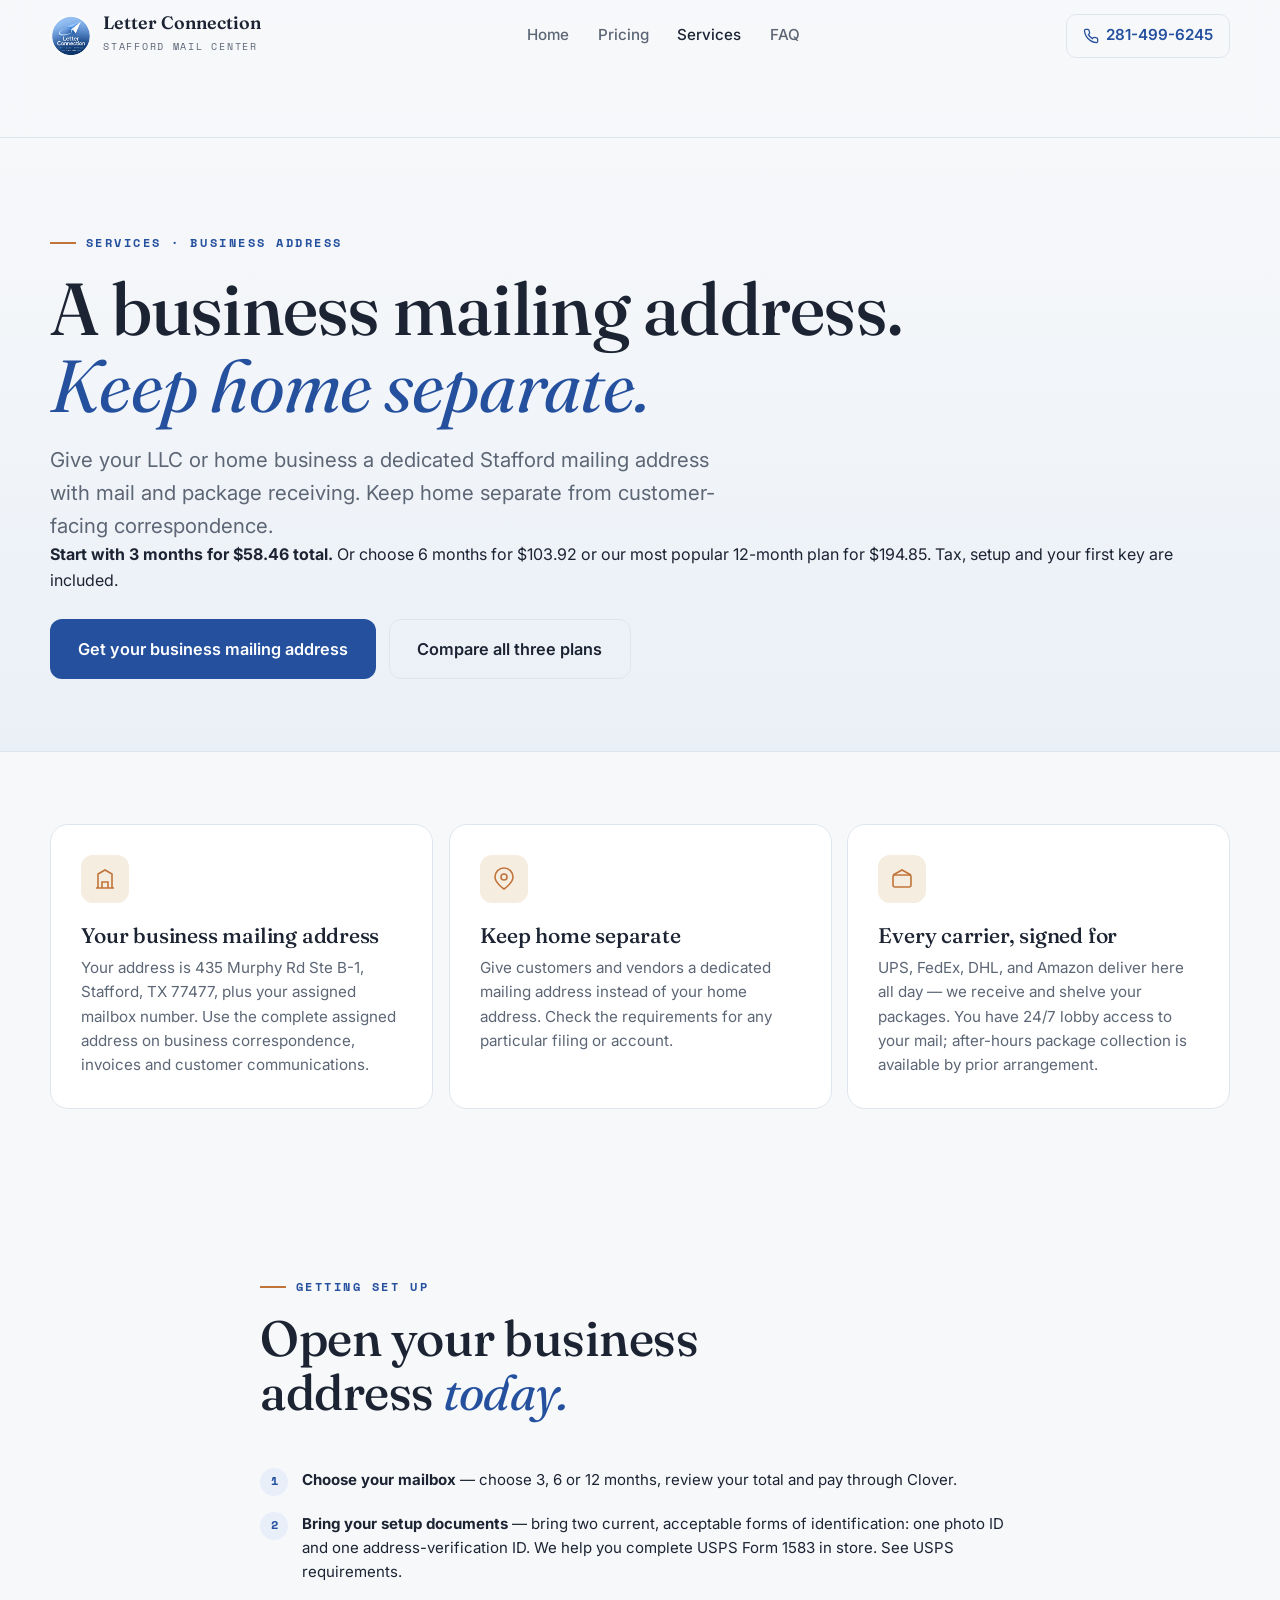
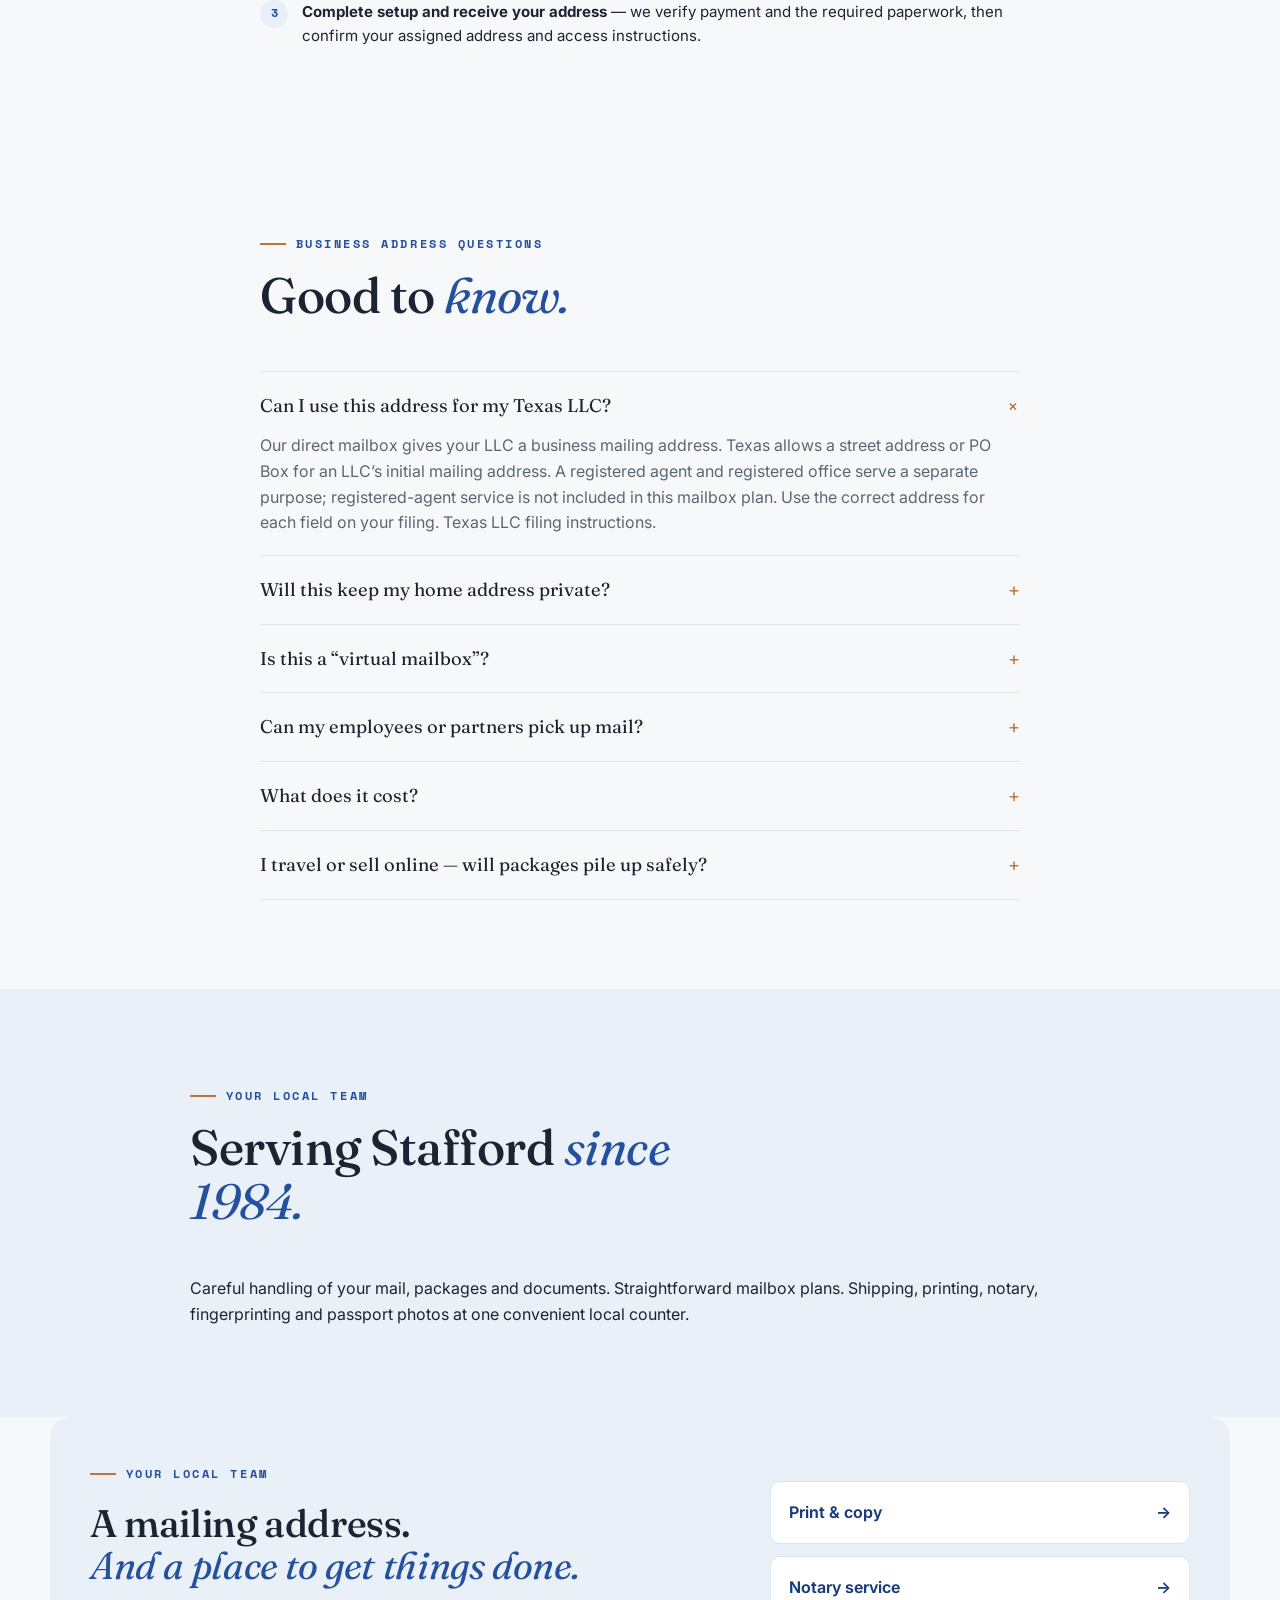
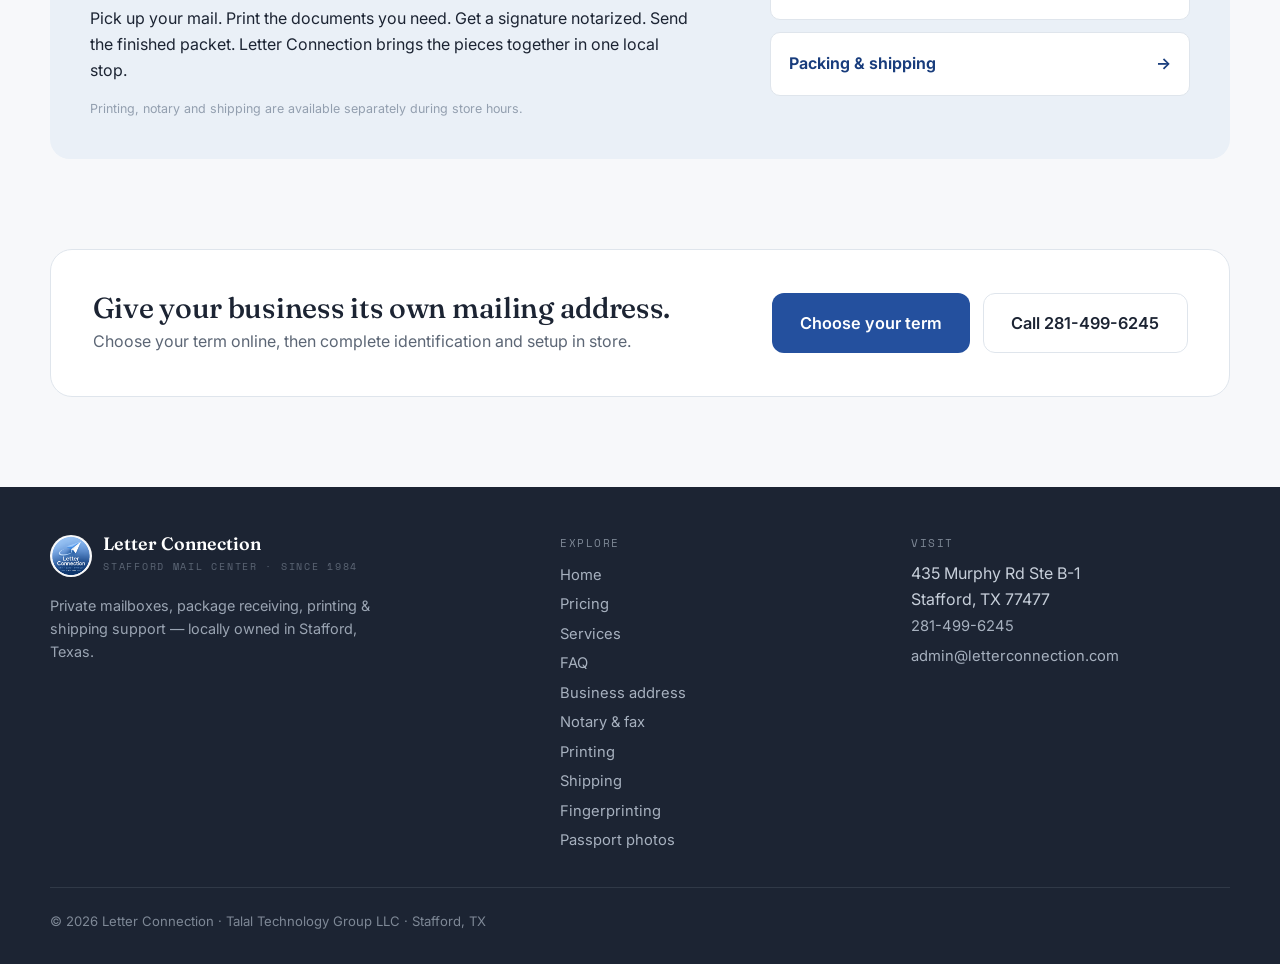
==== commit 26c99f8b: "Publish approved business address and local service growth pages" ====
--- a/business-address.html
+++ b/business-address.html
@@ -3,13 +3,13 @@
 <head>
 <meta charset="utf-8">
 <meta name="viewport" content="width=device-width,initial-scale=1">
-<title>Private Mailbox Rental in Stafford, TX | Letter Connection</title>
-<meta name="description" content="Rent directly from Letter Connection in Stafford. Choose 3, 6 or 12 months from $58.46 total including tax. Setup and your first key are included. Pay securely through Clover.">
+<title>Business Address for Your LLC in Stafford, TX | Letter Connection</title>
+<meta name="description" content="Keep home separate from business mail. Get a Stafford business mailing address with direct Clover signup: 3, 6 or 12 months. Setup and first key included.">
 <link rel="canonical" href="https://letterconnection.com/business-address.html">
 <link rel="icon" href="data:image/svg+xml,%3Csvg xmlns='http://www.w3.org/2000/svg' viewBox='0 0 48 48'%3E%3Crect width='48' height='48' rx='10' fill='%230F4C81'/%3E%3Cpath d='M12 25l24-9-9 20-4-9-11-2z' fill='%23fff'/%3E%3Cpath d='M23 27l13-11' stroke='%2399C6EB' stroke-width='2' fill='none'/%3E%3C/svg%3E">
 <link rel="stylesheet" href="styles.css">
 <link rel="stylesheet" href="anim.css">
-<link rel="stylesheet" href="plans.css"></head>
+<link rel="stylesheet" href="plans.css"><script type="application/ld+json">{"@context": "https://schema.org", "@type": "Service", "name": "Business mailing addresses and private mailboxes in Stafford", "serviceType": ["Business mailing address", "Private mailbox rental"], "provider": {"@id": "https://letterconnection.com/#business"}, "url": "https://letterconnection.com/business-address.html", "areaServed": ["Stafford", "Sugar Land", "Missouri City", "Meadows Place"]}</script></head>
 <body>
 <header class="site-head">
   <div class="wrap">
@@ -31,10 +31,10 @@
 <section class="page-head">
   <div class="wrap">
     <span class="eyebrow">Services &#183; Business address</span>
-    <h1>Private mailbox rental in Stafford, for <em>home or business.</em></h1>
-    <p class="lead">Give your business or everyday mail a Stafford mailing address: 435 Murphy Rd Ste B-1, plus your assigned mailbox number. Rent directly from Letter Connection, with local help at the counter and secure payment through Clover.</p>
+    <h1>A business mailing address.<br><em>Keep home separate.</em></h1>
+    <p class="lead">Give your LLC or home business a dedicated Stafford mailing address with mail and package receiving. Keep home separate from customer-facing correspondence.</p>
     <p><b>Start with 3 months for $58.46 total.</b> Or choose 6 months for $103.92 or our most popular 12-month plan for $194.85. Tax, setup and your first key are included.</p><div class="hero-actions" style="margin-top:1.6rem">
-      <a class="btn btn-primary btn-lg" href="reserve.html">Choose your mailbox plan</a>
+      <a class="btn btn-primary btn-lg" href="reserve.html">Get your business mailing address</a>
       <a class="btn btn-ghost btn-lg" href="pricing.html">Compare all three plans</a>
     </div>
   </div>
@@ -45,7 +45,7 @@
     <div class="grid g3">
       <article class="card">
         <div class="ico"><svg viewBox="0 0 24 24" fill="none" stroke="currentColor"><path d="M3 21h18M5 21V7l7-4 7 4v14M9 21v-6h6v6"/></svg></div>
-        <h3>Your business mailing address</h3><p>Use your assigned address on business correspondence, invoices, packaging and customer communications. Ask us for the correct mailbox address format.</p>
+        <h3>Your business mailing address</h3><p>Your address is 435 Murphy Rd Ste B-1, Stafford, TX 77477, plus your assigned mailbox number. Use the complete assigned address on business correspondence, invoices and customer communications.</p>
       </article>
       <article class="card">
         <div class="ico"><svg viewBox="0 0 24 24" fill="none" stroke="currentColor"><path d="M21 10c0 6-9 12-9 12s-9-6-9-12a9 9 0 0 1 18 0z"/><circle cx="12" cy="10" r="3"/></svg></div>
@@ -69,7 +69,7 @@
     </div>
     <ol class="steps">
       <li><span><b>Choose your mailbox</b> &#8212; choose 3, 6 or 12 months, review your total and pay through Clover.</span></li>
-      <li><span><b>Prepare for setup</b> &#8212; call for the required identification and mailbox paperwork, then visit the store.</span></li>
+      <li><span><b>Bring your setup documents</b> &#8212; bring two current, acceptable forms of identification: one photo ID and one address-verification ID. We help you complete USPS Form 1583 in store. <a href="https://faq.usps.com/articles/Knowledge/Commercial-Mail-Receiving-Agency-CMRA" target="_blank" rel="noopener">See USPS requirements.</a></span></li>
       <li><span><b>Complete setup and receive your address</b> &#8212; we verify payment and the required paperwork, then confirm your assigned address and access instructions.</span></li>
     </ol>
   </div>
@@ -82,7 +82,7 @@
       <h2>Good to <em>know.</em></h2>
     </div>
     <div class="faq">
-      <details open><summary>Can I use this address for my Texas LLC?</summary><p>Many of our box holders use their address here on business filings and everyday business paperwork. A real street address is widely accepted where PO Boxes often aren&rsquo;t &#8212; confirm any specific filing&rsquo;s address rules with your filing agent or attorney.</p></details>
+      <details open><summary>Can I use this address for my Texas LLC?</summary><p>Our direct mailbox gives your LLC a business mailing address. Texas allows a street address or PO Box for an LLC&rsquo;s initial mailing address. A registered agent and registered office serve a separate purpose; registered-agent service is not included in this mailbox plan. Use the correct address for each field on your filing. <a href="https://www.sos.texas.gov/corp/instructions/205.shtml" target="_blank" rel="noopener">Texas LLC filing instructions</a>.</p></details><details><summary>Will this keep my home address private?</summary><p>Use your assigned business mailing address on invoices, customer correspondence and other places that accept a mailing address. Renting a mailbox does not remove an address from earlier filings or replace every physical-address requirement. For a new LLC, review the mailing, governing-person and registered-office fields before filing.</p></details>
       <details><summary>Is this a &ldquo;virtual mailbox&rdquo;?</summary><p>Our direct mailbox is a physical mailbox rented from Letter Connection, with payment through our Clover checkout and local help at the counter. For app-based remote mail management, we also offer a separate <a href="https://ipostal1.com/?stID=6518" target="_blank" rel="noopener" style="color:var(--navy)">iPostal1 option at this location</a>. Its plans, payment and service allowances are separate from our direct mailbox.</p></details>
       <details><summary>Can my employees or partners pick up mail?</summary><p>Yes &#8212; you can list authorized recipients on your account, and each one is covered by the same USPS Form 1583 process.</p></details>
       <details><summary>What does it cost?</summary><p>$180 per year (about $15/month), with setup and your first key included, plus $14.85 tax: <b>$194.85 initially</b> for a new annual standard mailbox. Existing customers retain their agreed renewal terms. All three signup options are on the <a href="pricing.html" style="color:var(--navy)">pricing page</a>.</p></details>
@@ -91,13 +91,14 @@
   </div>
 </section>
 
+<section class="section" id="our-story" style="background:var(--sand)"><div class="wrap" style="max-width:900px"><div class="sec-head"><span class="eyebrow">Your local team</span><h2>Serving Stafford <em>since 1984.</em></h2></div><p>Careful handling of your mail, packages and documents. Straightforward mailbox plans. Shipping, printing, notary, fingerprinting and passport photos at one convenient local counter.</p></div></section>
 <section class="section" id="one-stop" style="padding-top:0"><div class="wrap"><div class="journey"><div><span class="eyebrow">Your local team</span><h2>A mailing address.<br><em>And a place to get things done.</em></h2><p>Pick up your mail. Print the documents you need. Get a signature notarized. Send the finished packet. Letter Connection brings the pieces together in one local stop.</p><p class="fine">Printing, notary and shipping are available separately during store hours.</p></div><div class="journey-links"><a href="printing.html">Print &amp; copy <span>→</span></a><a href="notary.html">Notary service <span>→</span></a><a href="shipping.html">Packing &amp; shipping <span>→</span></a></div></div></div></section>
 <section class="section" style="padding-top:0">
   <div class="wrap">
     <div class="cta-band">
       <div>
-        <h2 style="margin:0 0 .4rem;font-size:1.8rem">Give your business a front door.</h2>
-        <p style="margin:0;color:var(--muted)">Boxes are available now &#8212; set up in one visit.</p>
+        <h2 style="margin:0 0 .4rem;font-size:1.8rem">Give your business its own mailing address.</h2>
+        <p style="margin:0;color:var(--muted)">Choose your term online, then complete identification and setup in store.</p>
       </div>
       <div class="hero-actions">
         <a class="btn btn-primary btn-lg" href="reserve.html">Choose your term</a>
@@ -114,7 +115,7 @@
       </div>
       <p style="max-width:22rem;font-size:.9rem;color:#9AA4B2">Private mailboxes, package receiving, printing &amp; shipping support &#8212; locally owned in Stafford, Texas.</p>
     </div>
-    <div><div class="foot-h">Explore</div><a href="index.html">Home</a><br><a href="pricing.html">Pricing</a><br><a href="services.html">Services</a><br><a href="faq.html">FAQ</a><br><a href="business-address.html">Business address</a><br><a href="notary.html">Notary &amp; fax</a><br><a href="printing.html">Printing</a><br><a href="shipping.html">Shipping</a></div>
+    <div><div class="foot-h">Explore</div><a href="index.html">Home</a><br><a href="pricing.html">Pricing</a><br><a href="services.html">Services</a><br><a href="faq.html">FAQ</a><br><a href="business-address.html">Business address</a><br><a href="notary.html">Notary &amp; fax</a><br><a href="printing.html">Printing</a><br><a href="shipping.html">Shipping</a><br><a href="fingerprinting.html">Fingerprinting</a><br><a href="passport-photos.html">Passport photos</a></div>
     <div><div class="foot-h">Visit</div>435 Murphy Rd Ste B-1<br>Stafford, TX 77477<br><a href="tel:+12814996245">281-499-6245</a><br><a href="mailto:admin@letterconnection.com">admin@letterconnection.com</a></div>
   </div>
   <div class="wrap foot-bottom">&#169; <span id="yr"></span> Letter Connection &#183; Talal Technology Group LLC &#183; Stafford, TX</div>
